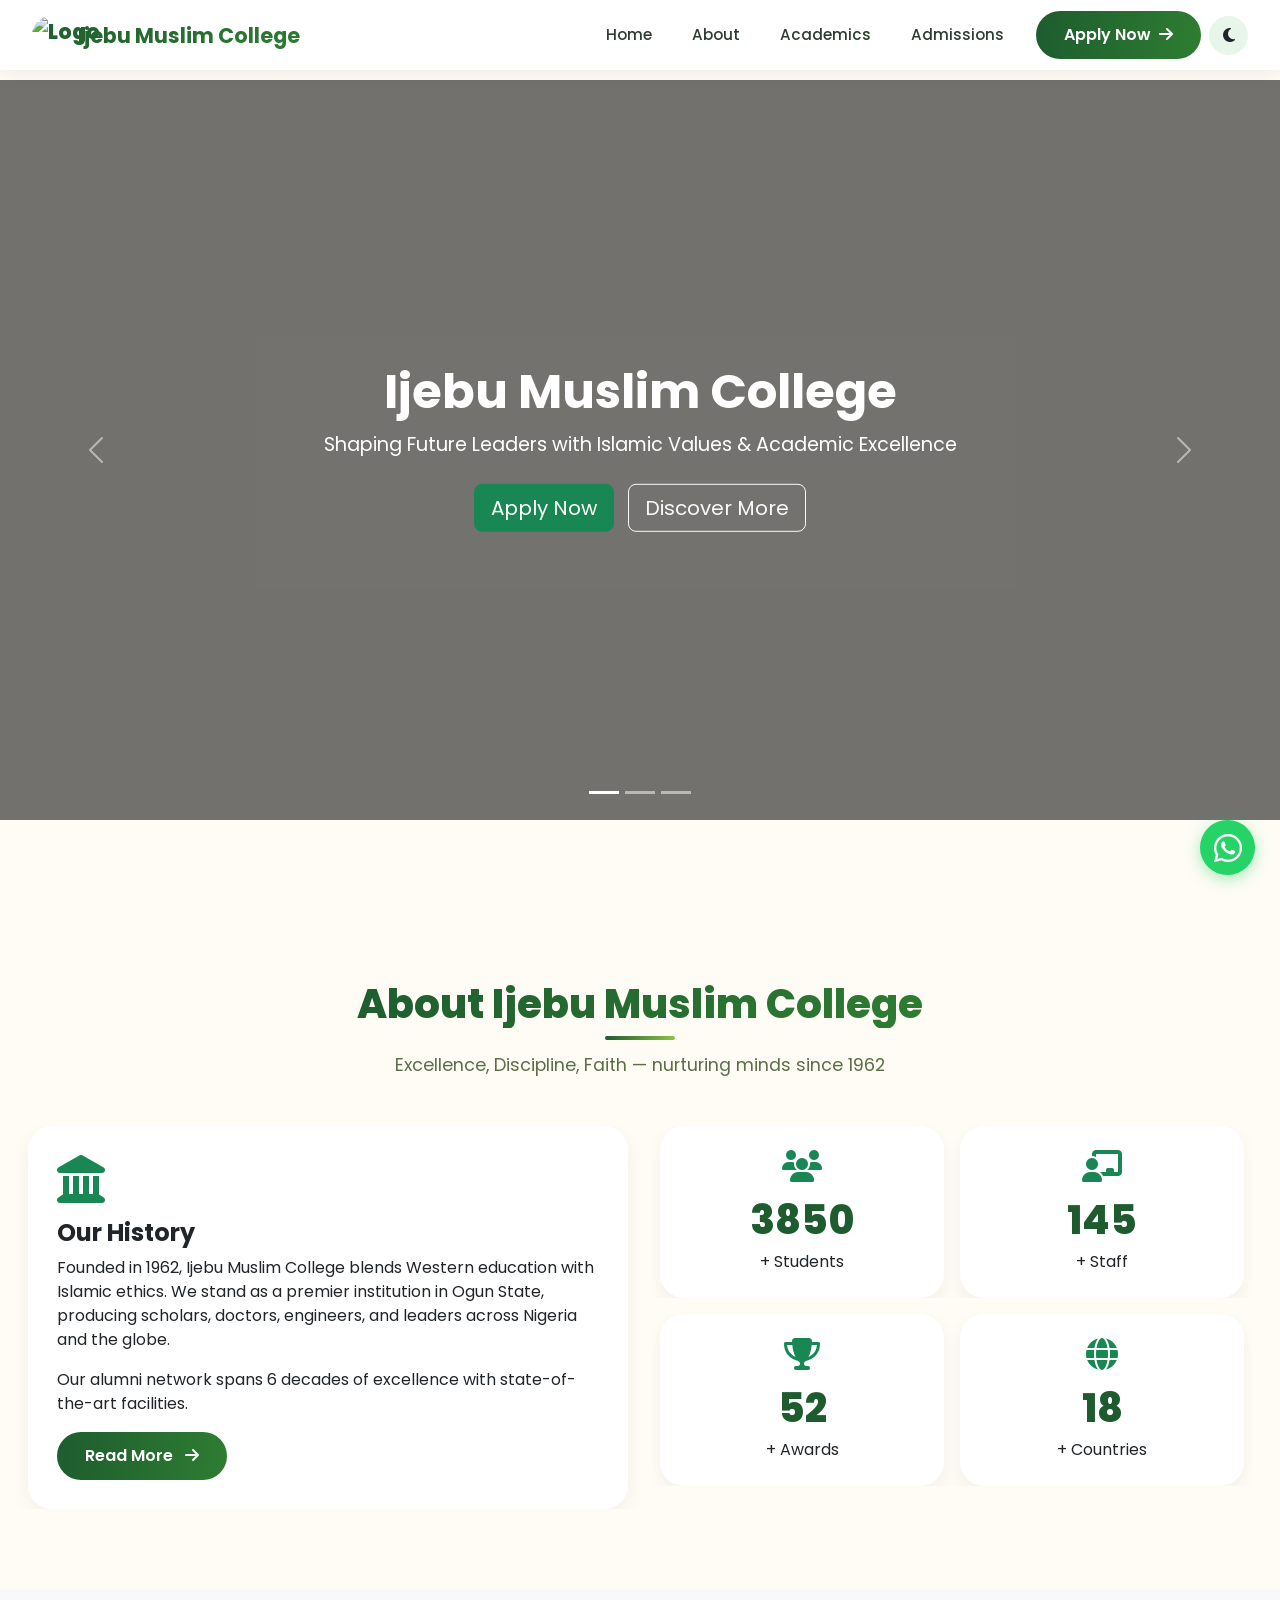
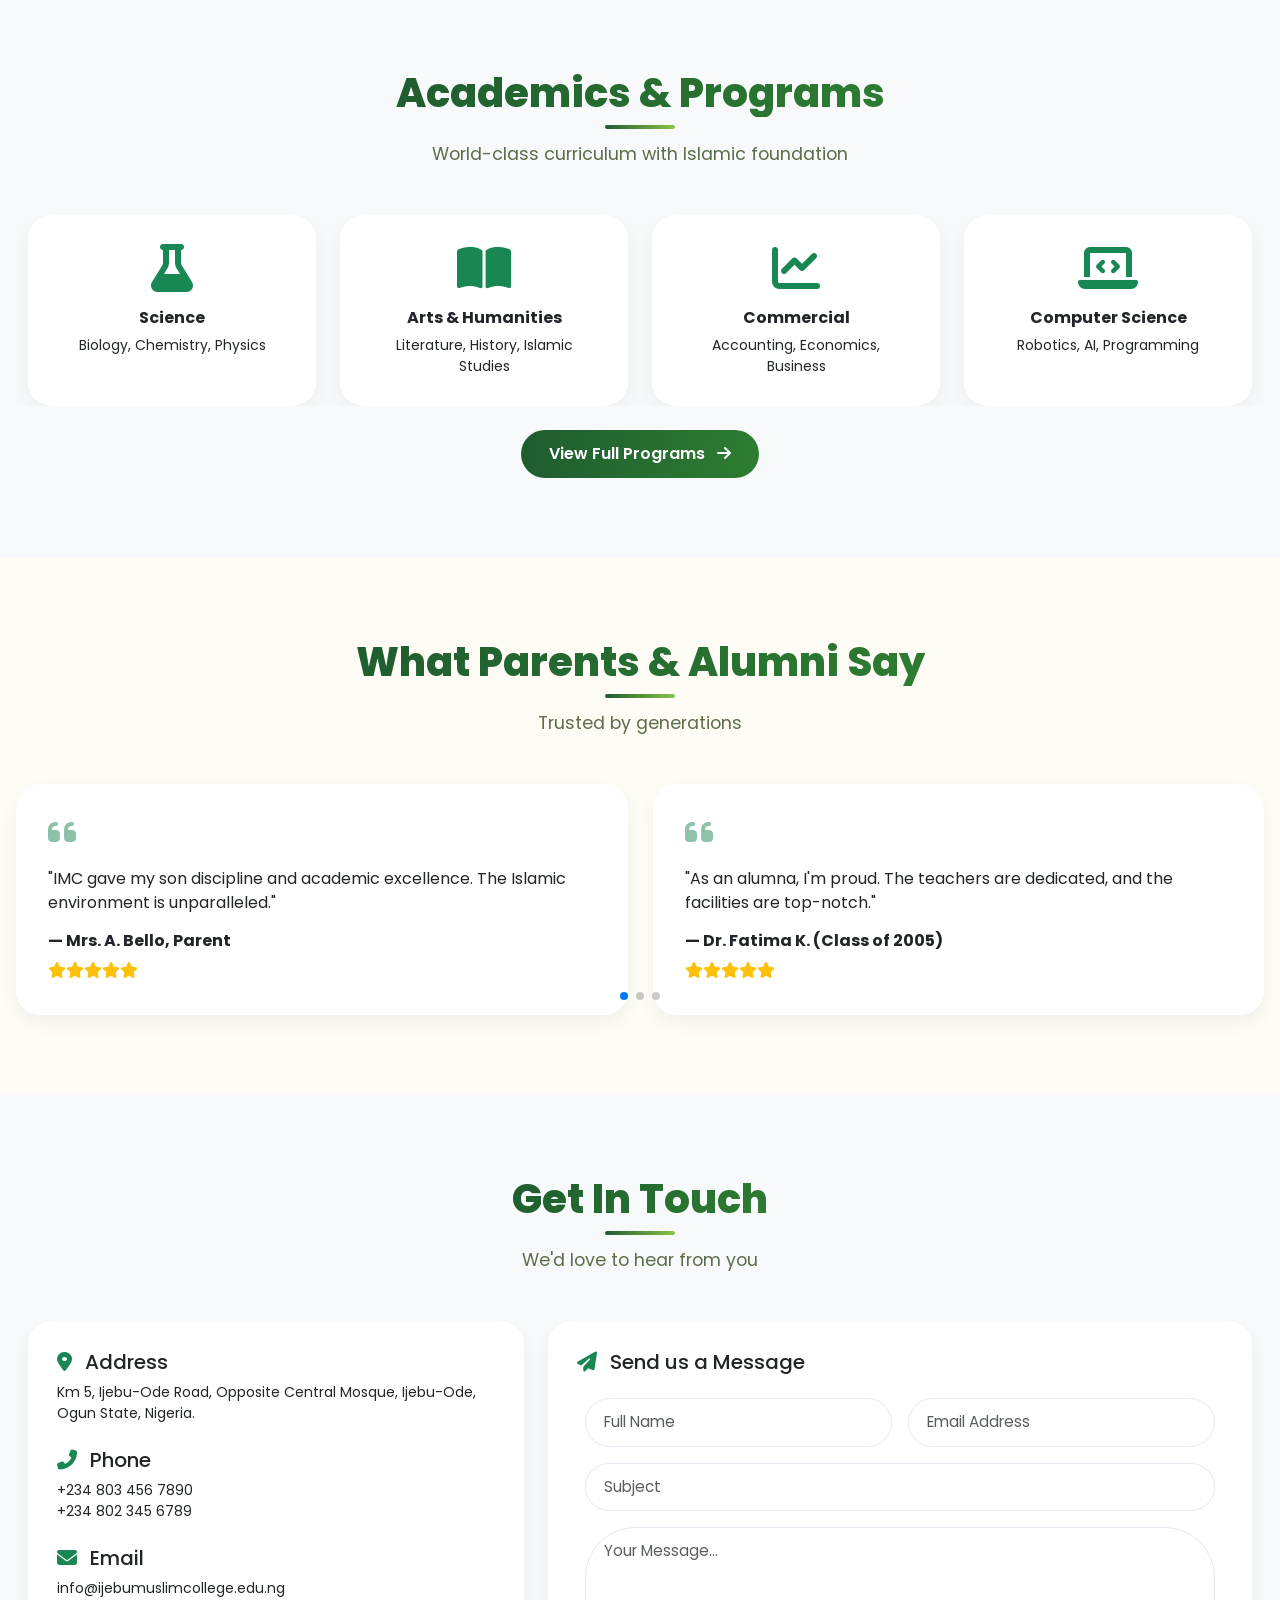
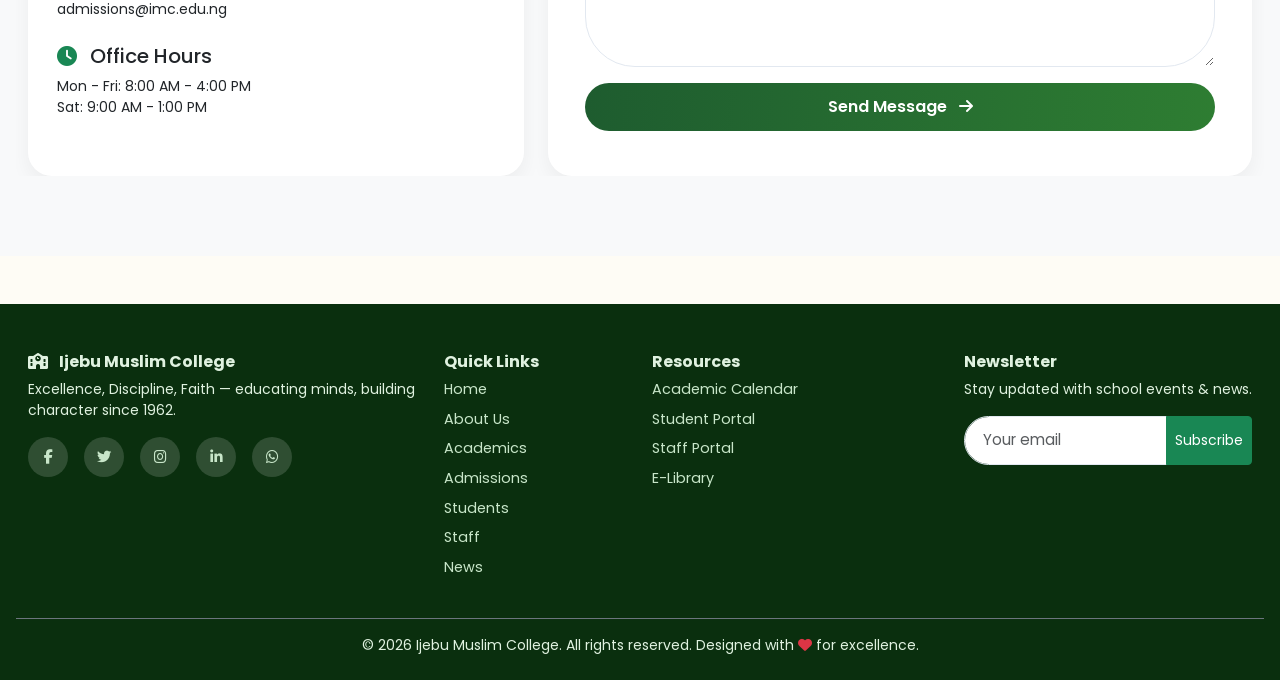
==== index.html @ 502fda4b "updated" ====
<!doctype html>
<html lang="en">

<head>
    <meta charset="UTF-8" />
    <meta name="viewport" content="width=device-width, initial-scale=1.0, viewport-fit=cover, user-scalable=yes" />
    <meta name="google-site-verification" content="xxxx" />
    <title>
        Ijebu Muslim College | Excellence in Islamic & Modern Education
    </title>
    <!-- Favicon -->
    <link rel="icon" href="https://pbs.twimg.com/profile_images/1630922964060315649/_AO-2LSG_400x400.jpg">

    <!-- Bootstrap CSS + Icons -->
    <link href="https://cdn.jsdelivr.net/npm/bootstrap@5.3.8/dist/css/bootstrap.min.css" rel="stylesheet" />
    <link href="https://cdn.jsdelivr.net/npm/bootstrap-icons@1.11.3/font/bootstrap-icons.css" rel="stylesheet" />
    <!-- Font Awesome 6 -->
    <link rel="stylesheet" href="https://cdnjs.cloudflare.com/ajax/libs/font-awesome/6.5.1/css/all.min.css" />
    <!-- AOS Animation -->
    <link href="https://unpkg.com/aos@2.3.1/dist/aos.css" rel="stylesheet" />
    <!-- Swiper JS -->
    <link rel="stylesheet" href="https://cdn.jsdelivr.net/npm/swiper@11/swiper-bundle.min.css" />
    <!-- Google Fonts -->
    <link
        href="https://fonts.googleapis.com/css2?family=Montserrat:wght@400;500;600;700;800&family=Poppins:wght@300;400;500;600;700;800&display=swap"
        rel="stylesheet" />
    <!-- Main CSS -->
    <link rel="stylesheet" href="css/style.css" />
</head>

<body>
    <!-- WhatsApp Float Button -->
    <a href="https://wa.me/2347053357203" target="_blank" class="whatsapp-float" rel="noopener noreferrer">
        <i class="fab fa-whatsapp fa-2x"></i>
    </a>

    <!-- Off-Canvas Overlay -->
    <div class="offcanvas-overlay" id="offcanvasOverlay"></div>

    <!-- Off-Canvas Menu - Left Side -->
    <div class="offcanvas-menu" id="offcanvasMenu">
        <button class="close-btn" id="closeOffcanvas">
            <i class="fas fa-times"></i>
        </button>
        <div class="mt-5 pt-3">
            <div class="mb-4 pb-2">
                <img src="https://pbs.twimg.com/profile_images/1630922964060315649/_AO-2LSG_400x400.jpg" alt="Logo"
                    width="60" class="rounded-circle mb-3" />
                <h5 class="text-white">Ijebu Muslim College</h5>
                <p class="text-white-50 small">Excellence, Discipline, Faith</p>
            </div>
            <a class="nav-link-mobile" href="index.html"><i class="fas fa-home me-3"></i> Home</a>
            <a class="nav-link-mobile" href="about.html"><i class="fas fa-info-circle me-3"></i> About</a>
            <a class="nav-link-mobile" href="academics.html"><i class="fas fa-graduation-cap me-3"></i> Academics</a>
            <a class="nav-link-mobile" href="admissions.html"><i class="fas fa-file-alt me-3"></i> Admissions</a>
            <a href="admissions.html" class="btn btn-mobile" id="mobileApplyBtn"><i class="fas fa-arrow-right me-2"></i>
                Apply Now</a>
        </div>
    </div>

    <!-- Navigation -->
    <nav class="navbar navbar-expand-lg fixed-top">
        <div class="container">
            <a class="navbar-brand d-flex align-items-center gap-2" href="index.html">
                <img src="https://pbs.twimg.com/profile_images/1630922964060315649/_AO-2LSG_400x400.jpg" alt="Logo"
                    class="rounded-circle" />
                <span class="fw-bold">Ijebu Muslim College</span>
            </a>

            <!-- Mobile Menu Toggle Button -->
            <button class="navbar-toggler mobile-menu-toggle" type="button" id="menuToggleBtn">
                <i class="fas fa-bars fa-lg"></i>
            </button>

            <!-- Desktop Navigation -->
            <div class="desktop-nav ms-auto d-flex align-items-center gap-2">
                <a class="nav-link-desktop" href="index.html">Home</a>
                <a class="nav-link-desktop" href="about.html">About</a>
                <a class="nav-link-desktop" href="academics.html">Academics</a>
                <a class="nav-link-desktop" href="admissions.html">Admissions</a>
                <a href="admissions.html" class="btn btn-glow ms-2">Apply Now <i
                        class="fas fa-arrow-right ms-1"></i></a>
            </div>
            <div class="theme-toggle-nav ms-2" id="darkModeToggleNav"><i class="fas fa-moon"></i></div>
        </div>
    </nav>

    <section id="home" class="hero-carousel">
        <div id="heroCarousel" class="carousel slide carousel-fade" data-bs-ride="carousel" data-bs-interval="5000">

            <!-- Indicators -->
            <div class="carousel-indicators">
                <button type="button" data-bs-target="#heroCarousel" data-bs-slide-to="0" class="active"></button>
                <button type="button" data-bs-target="#heroCarousel" data-bs-slide-to="1"></button>
                <button type="button" data-bs-target="#heroCarousel" data-bs-slide-to="2"></button>
            </div>

            <!-- Slides -->
            <div class="carousel-inner">

                <!-- Slide 1 -->
                <div class="carousel-item active hero-slide"
                    style="background-image: url('https://img.nanobananas.ai/cdn-cgi/image/format=webp,quality=85,progressive=true/outputs/2026/03/27/992wl1ez.jpg');">
                    <div class="overlay"></div>
                    <div class="hero-content">
                        <h1>Ijebu Muslim College</h1>
                        <p>Shaping Future Leaders with Islamic Values & Academic Excellence</p>
                        <div class="hero-buttons">
                            <a href="admissions.html" class="btn btn-success btn-lg">Apply Now</a>
                            <a href="about.html" class="btn btn-outline-light btn-lg">Discover More</a>
                        </div>
                    </div>
                </div>

                <!-- Slide 2 -->
                <div class="carousel-item hero-slide"
                    style="background-image: url('https://images.pexels.com/photos/256490/pexels-photo-256490.jpeg?auto=compress&cs=tinysrgb&w=1600');">
                    <div class="overlay"></div>
                    <div class="hero-content">
                        <h1>Modern Learning Environment</h1>
                        <p>State-of-the-art classrooms, labs, and digital resources</p>
                        <div class="hero-buttons">
                            <a href="academics.html" class="btn btn-success btn-lg">Explore Academics</a>
                            <a href="#contact" class="btn btn-outline-light btn-lg">Visit Us</a>
                        </div>
                    </div>
                </div>

                <!-- Slide 3 -->
                <div class="carousel-item hero-slide"
                    style="background-image: url('https://images.pexels.com/photos/267885/pexels-photo-267885.jpeg?auto=compress&cs=tinysrgb&w=1600');">
                    <div class="overlay"></div>
                    <div class="hero-content">
                        <h1>Holistic Development</h1>
                        <p>Sports, Islamic Studies, and Leadership Programs</p>
                        <div class="hero-buttons">
                            <a href="admissions.html" class="btn btn-success btn-lg mb-2">Join Us Today</a>
                            <a href="about.html" class="btn btn-outline-light btn-lg mb-2">Learn More</a>
                        </div>
                    </div>
                </div>

            </div>

            <!-- Controls -->
            <button class="carousel-control-prev" type="button" data-bs-target="#heroCarousel" data-bs-slide="prev">
                <span class="carousel-control-prev-icon"></span>
            </button>

            <button class="carousel-control-next" type="button" data-bs-target="#heroCarousel" data-bs-slide="next">
                <span class="carousel-control-next-icon"></span>
            </button>

        </div>
    </section>

    <!-- About Section (Condensed on Homepage) -->
    <section id="about">
        <div class="container">
            <div class="text-center mb-5" data-aos="zoom-in">
                <h2 class="section-title position-relative d-inline-block">
                    About Ijebu Muslim College
                </h2>
                <p class="section-subtitle">
                    Excellence, Discipline, Faith — nurturing minds since 1962
                </p>
            </div>
            <div class="row g-4">
                <div class="col-lg-6" data-aos="fade-right">
                    <div class="card-hover-3d">
                        <i class="fas fa-landmark fa-3x text-success mb-3"></i>
                        <h3 class="fw-bold fs-4">Our History</h3>
                        <p>
                            Founded in 1962, Ijebu Muslim College blends Western education
                            with Islamic ethics. We stand as a premier institution in Ogun
                            State, producing scholars, doctors, engineers, and leaders
                            across Nigeria and the globe.
                        </p>
                        <p class="mb-0">
                            Our alumni network spans 6 decades of excellence with
                            state-of-the-art facilities.
                        </p>
                        <a href="about.html" class="btn btn-glow mt-3">Read More <i
                                class="fas fa-arrow-right ms-2"></i></a>
                    </div>
                </div>
                <div class="col-lg-6" data-aos="fade-left">
                    <div class="row g-3">
                        <div class="col-6">
                            <div class="stat-card">
                                <i class="fas fa-users fa-2x text-success mb-2"></i>
                                <div class="stat-number counter" data-target="3850">0</div>
                                <p class="mb-0">+ Students</p>
                            </div>
                        </div>
                        <div class="col-6">
                            <div class="stat-card">
                                <i class="fas fa-chalkboard-user fa-2x text-success mb-2"></i>
                                <div class="stat-number counter" data-target="145">0</div>
                                <p class="mb-0">+ Staff</p>
                            </div>
                        </div>
                        <div class="col-6">
                            <div class="stat-card">
                                <i class="fas fa-trophy fa-2x text-success mb-2"></i>
                                <div class="stat-number counter" data-target="52">0</div>
                                <p class="mb-0">+ Awards</p>
                            </div>
                        </div>
                        <div class="col-6">
                            <div class="stat-card">
                                <i class="fas fa-globe fa-2x text-success mb-2"></i>
                                <div class="stat-number counter" data-target="18">0</div>
                                <p class="mb-0">+ Countries</p>
                            </div>
                        </div>
                    </div>
                </div>
            </div>
        </div>
    </section>

    <!-- Academics Section (Condensed) -->
    <section id="academics" class="bg-light">
        <div class="container">
            <div class="text-center mb-5" data-aos="zoom-in">
                <h2 class="section-title position-relative d-inline-block">
                    Academics & Programs
                </h2>
                <p class="section-subtitle">
                    World-class curriculum with Islamic foundation
                </p>
            </div>
            <div class="row g-4">
                <div class="col-6 col-md-3" data-aos="flip-left">
                    <div class="card-hover-3d text-center">
                        <i class="fas fa-flask fa-3x text-success mb-3"></i>
                        <h5 class="fw-bold fs-6">Science</h5>
                        <p class="small mb-0">Biology, Chemistry, Physics</p>
                    </div>
                </div>
                <div class="col-6 col-md-3" data-aos="flip-left" data-aos-delay="100">
                    <div class="card-hover-3d text-center">
                        <i class="fas fa-book-open fa-3x text-success mb-3"></i>
                        <h5 class="fw-bold fs-6">Arts & Humanities</h5>
                        <p class="small mb-0">Literature, History, Islamic Studies</p>
                    </div>
                </div>
                <div class="col-6 col-md-3" data-aos="flip-left" data-aos-delay="200">
                    <div class="card-hover-3d text-center">
                        <i class="fas fa-chart-line fa-3x text-success mb-3"></i>
                        <h5 class="fw-bold fs-6">Commercial</h5>
                        <p class="small mb-0">Accounting, Economics, Business</p>
                    </div>
                </div>
                <div class="col-6 col-md-3" data-aos="flip-left" data-aos-delay="300">
                    <div class="card-hover-3d text-center">
                        <i class="fas fa-laptop-code fa-3x text-success mb-3"></i>
                        <h5 class="fw-bold fs-6">Computer Science</h5>
                        <p class="small mb-0">Robotics, AI, Programming</p>
                    </div>
                </div>
            </div>
            <div class="text-center mt-4">
                <a href="academics.html" class="btn btn-glow">View Full Programs <i
                        class="fas fa-arrow-right ms-2"></i></a>
            </div>
        </div>
    </section>



    <!-- Testimonials Section -->
    <section id="testimonials">
        <div class="container">
            <div class="text-center mb-5" data-aos="zoom-in">
                <h2 class="section-title position-relative d-inline-block">
                    What Parents & Alumni Say
                </h2>
                <p class="section-subtitle">Trusted by generations</p>
            </div>
            <div class="swiper testimonial-swiper" data-aos="fade-up">
                <div class="swiper-wrapper">
                    <div class="swiper-slide">
                        <i class="fas fa-quote-left fa-2x text-success opacity-50"></i>
                        <p class="mt-3">
                            "IMC gave my son discipline and academic excellence. The Islamic
                            environment is unparalleled."
                        </p>
                        <h6 class="mt-3 fw-bold">— Mrs. A. Bello, Parent</h6>
                        <div class="mt-2">
                            <i class="fas fa-star text-warning"></i><i class="fas fa-star text-warning"></i><i
                                class="fas fa-star text-warning"></i><i class="fas fa-star text-warning"></i><i
                                class="fas fa-star text-warning"></i>
                        </div>
                    </div>
                    <div class="swiper-slide">
                        <i class="fas fa-quote-left fa-2x text-success opacity-50"></i>
                        <p class="mt-3">
                            "As an alumna, I'm proud. The teachers are dedicated, and the
                            facilities are top-notch."
                        </p>
                        <h6 class="mt-3 fw-bold">— Dr. Fatima K. (Class of 2005)</h6>
                        <div class="mt-2">
                            <i class="fas fa-star text-warning"></i><i class="fas fa-star text-warning"></i><i
                                class="fas fa-star text-warning"></i><i class="fas fa-star text-warning"></i><i
                                class="fas fa-star text-warning"></i>
                        </div>
                    </div>
                    <div class="swiper-slide">
                        <i class="fas fa-quote-left fa-2x text-success opacity-50"></i>
                        <p class="mt-3">
                            "Best decision we made for our child's future. Great balance of
                            deen and dunya."
                        </p>
                        <h6 class="mt-3 fw-bold">— Alhaji S. Ogunleye</h6>
                        <div class="mt-2">
                            <i class="fas fa-star text-warning"></i><i class="fas fa-star text-warning"></i><i
                                class="fas fa-star text-warning"></i><i class="fas fa-star text-warning"></i><i
                                class="fas fa-star text-warning"></i>
                        </div>
                    </div>
                </div>
                <div class="swiper-pagination mt-4"></div>
            </div>
        </div>
    </section>

    <!-- Contact Section -->
    <section id="contact" class="bg-light">
        <div class="container">
            <div class="text-center mb-5" data-aos="zoom-in">
                <h2 class="section-title position-relative d-inline-block">
                    Get In Touch
                </h2>
                <p class="section-subtitle">We'd love to hear from you</p>
            </div>
            <div class="row g-4">
                <div class="col-lg-5" data-aos="fade-right">
                    <div class="contact-card">
                        <h4 class="fs-5">
                            <i class="fas fa-map-marker-alt text-success me-2"></i> Address
                        </h4>
                        <p class="small">
                            Km 5, Ijebu-Ode Road, Opposite Central Mosque, Ijebu-Ode, Ogun
                            State, Nigeria.
                        </p>
                        <h4 class="fs-5 mt-4">
                            <i class="fas fa-phone-alt text-success me-2"></i> Phone
                        </h4>
                        <p class="small">+234 803 456 7890<br />+234 802 345 6789</p>
                        <h4 class="fs-5 mt-4">
                            <i class="fas fa-envelope text-success me-2"></i> Email
                        </h4>
                        <p class="small">
                            info@ijebumuslimcollege.edu.ng<br />admissions@imc.edu.ng
                        </p>
                        <h4 class="fs-5 mt-4">
                            <i class="fas fa-clock text-success me-2"></i> Office Hours
                        </h4>
                        <p class="small">
                            Mon - Fri: 8:00 AM - 4:00 PM<br />Sat: 9:00 AM - 1:00 PM
                        </p>
                    </div>
                </div>
                <div class="col-lg-7" data-aos="fade-left">
                    <div class="contact-card">
                        <h4 class="fs-5">
                            <i class="fas fa-paper-plane text-success me-2"></i> Send us a
                            Message
                        </h4>
                        <form id="globalContactForm" class="mt-4">
                            <div class="row g-3">
                                <div class="col-md-6">
                                    <input type="text" class="form-control" id="fullname" placeholder="Full Name"
                                        required />
                                </div>
                                <div class="col-md-6">
                                    <input type="email" class="form-control" id="emailAddr" placeholder="Email Address"
                                        required />
                                </div>
                                <div class="col-12">
                                    <input type="text" class="form-control" id="msgSubject" placeholder="Subject" />
                                </div>
                                <div class="col-12">
                                    <textarea class="form-control" rows="5" id="msgContent"
                                        placeholder="Your Message..." required></textarea>
                                </div>
                                <div class="col-12">
                                    <button type="submit" class="btn btn-glow w-100">
                                        Send Message <i class="fas fa-arrow-right ms-2"></i>
                                    </button>
                                </div>
                            </div>
                            <div id="contactFeedback" class="mt-3"></div>
                        </form>
                    </div>
                </div>
            </div>
        </div>
    </section>

    <!-- Footer -->
    <footer class="footer-modern">
        <div class="container">
            <div class="row g-4">
                <div class="col-md-4">
                    <h5 class="fs-6 fw-bold">
                        <i class="fas fa-school me-2"></i> Ijebu Muslim College
                    </h5>
                    <p class="small">
                        Excellence, Discipline, Faith — educating minds, building
                        character since 1962.
                    </p>
                    <div class="mt-3">
                        <a href="https://www.facebook.com/376363325733898" class="social-icon-footer"><i
                                class="fab fa-facebook-f"></i></a>
                        <a href="https://x.com/IjebuCollege?utm_source=chatgpt.com" class="social-icon-footer"><i
                                class="fab fa-twitter"></i></a>
                        <a href="https://www.instagram.com/explore/locations/289569325/ijebu-ode-muslim-college/"
                            class="social-icon-footer"><i class="fab fa-instagram"></i></a>
                        <a href="https://www.linkedin.com/in/akanbi-ibrahim-4ab3043a6" class="social-icon-footer"><i
                                class="fab fa-linkedin-in"></i></a>
                        <a href="https://wa.me/2347053357203" target="_blank" class="social-icon-footer"><i
                                class="fab fa-whatsapp"></i></a>
                    </div>
                </div>
                <div class="col-md-2">
                    <h5 class="fs-6 fw-bold">Quick Links</h5>
                    <ul class="list-unstyled small">
                        <li class="mb-2"><a href="index.html">Home</a></li>
                        <li class="mb-2"><a href="about.html">About Us</a></li>
                        <li class="mb-2"><a href="academics.html">Academics</a></li>
                        <li class="mb-2"><a href="admissions.html">Admissions</a></li>
                        <li class="mb-2"><a href="students.html">Students</a></li>
                        <li class="mb-2"><a href="staff.html">Staff</a></li>
                        <li class="mb-2"><a href="news.html">News</a></li>
                    </ul>
                </div>
                <div class="col-md-3">
                    <h5 class="fs-6 fw-bold">Resources</h5>
                    <ul class="list-unstyled small">
                        <li class="mb-2"><a href="#">Academic Calendar</a></li>
                        <li class="mb-2"><a href="#">Student Portal</a></li>
                        <li class="mb-2"><a href="#">Staff Portal</a></li>
                        <li class="mb-2"><a href="#">E-Library</a></li>
                    </ul>
                </div>
                <div class="col-md-3">
                    <h5 class="fs-6 fw-bold">Newsletter</h5>
                    <p class="small">Stay updated with school events & news.</p>
                    <div class="input-group">
                        <input type="email" class="form-control form-control-sm" placeholder="Your email"
                            id="newsEmail" />
                        <button class="btn btn-success btn-sm" id="subNewsBtn" type="button">
                            Subscribe
                        </button>
                    </div>
                </div>
            </div>
            <div class="text-center mt-4 pt-3 border-top border-secondary">
                <p class="small mb-0">
                    &copy; 2026 Ijebu Muslim College. All rights reserved. Designed with
                    <i class="fas fa-heart text-danger"></i> for excellence.
                </p>
            </div>
        </div>
    </footer>

    <!-- Scripts -->
    <script src="https://cdn.jsdelivr.net/npm/bootstrap@5.3.8/dist/js/bootstrap.bundle.min.js"></script>
    <script src="https://unpkg.com/aos@2.3.1/dist/aos.js"></script>
    <script src="https://cdn.jsdelivr.net/npm/swiper@11/swiper-bundle.min.js"></script>
    <script src="./script.js"></script>
</body>

</html>
---- css/style.css ----
* {
  margin: 0;
  padding: 0;
  box-sizing: border-box;
}

html {
  scroll-behavior: smooth;
}

body {
  font-family: "Poppins", sans-serif;
  background: #fefcf5;
  overflow-x: hidden;
  overflow-y: visible;
  width: 100%;
  position: relative;
  transition:
    background 0.3s ease,
    color 0.3s ease;
}

.container,
.container-fluid,
.row,
[class*="col-"] {
  overflow-x: hidden;
}

[data-aos] {
  pointer-events: auto;
  transform: translateZ(0);
  backface-visibility: hidden;
}

section {
  padding: 5rem 0;
}

@media (max-width: 768px) {
  section {
    padding: 3rem 0;
  }
}

.navbar {
  background: rgba(255, 255, 255, 0.98) !important;
  backdrop-filter: blur(10px);
  box-shadow: 0 2px 20px rgba(0, 0, 0, 0.08);
  padding: 0.7rem 1rem;
  transition: all 0.3s;
}

.navbar-brand {
  font-weight: 800;
  font-size: clamp(0.9rem, 4vw, 1.3rem);
  background: linear-gradient(135deg, #1e5c2f, #2e7d32);
  -webkit-background-clip: text;
  background-clip: text;
  color: transparent;
}

.navbar-brand img {
  width: 38px;
  height: 38px;
  object-fit: cover;
}

.offcanvas-menu {
  position: fixed;
  top: 0;
  left: -100%;
  width: 85%;
  max-width: 340px;
  height: 100vh;
  background: linear-gradient(135deg, #0a2f0e, #1e5c2f);
  z-index: 1050;
  transition: left 0.4s cubic-bezier(0.2, 0.9, 0.4, 1.1);
  padding: 2rem 1.8rem;
  box-shadow: 5px 0 30px rgba(0, 0, 0, 0.3);
  overflow-y: auto;
}

.offcanvas-menu.open {
  left: 0;
}

.offcanvas-overlay {
  position: fixed;
  top: 0;
  left: 0;
  width: 100%;
  height: 100%;
  background: rgba(0, 0, 0, 0.5);
  z-index: 1040;
  opacity: 0;
  visibility: hidden;
  transition: all 0.3s;
}

.offcanvas-overlay.active {
  opacity: 1;
  visibility: visible;
}

.offcanvas-menu .close-btn {
  position: absolute;
  top: 20px;
  right: 20px;
  background: rgba(255, 255, 255, 0.2);
  border: none;
  color: white;
  width: 40px;
  height: 40px;
  border-radius: 50%;
  font-size: 1.2rem;
  transition: 0.3s;
  display: flex;
  align-items: center;
  justify-content: center;
}

.offcanvas-menu .close-btn:hover {
  background: white;
  color: #1e5c2f;
  transform: rotate(90deg);
}

.offcanvas-menu .nav-link-mobile {
  display: block;
  padding: 1rem 0;
  color: white !important;
  font-size: 1.1rem;
  font-weight: 500;
  border-bottom: 1px solid rgba(255, 255, 255, 0.2);
  transition: 0.3s;
  text-decoration: none;
}

.offcanvas-menu .nav-link-mobile:hover {
  transform: translateX(10px);
  color: #ffd966 !important;
}

.offcanvas-menu .btn-mobile {
  margin-top: 2rem;
  width: 100%;
  background: white;
  color: #1e5c2f;
  font-weight: 700;
  border-radius: 50px;
  padding: 14px;
  transition: 0.3s;
  display: inline-block;
  text-align: center;
  text-decoration: none;
}

.offcanvas-menu .btn-mobile:hover {
  transform: translateY(-3px);
  box-shadow: 0 8px 20px rgba(0, 0, 0, 0.2);
}

.nav-link-desktop {
  font-weight: 500;
  padding: 0.5rem 1rem;
  color: #2c3e2f !important;
  transition: all 0.3s;
  font-size: 0.95rem;
  position: relative;
  text-decoration: none;
}

.nav-link-desktop:hover {
  color: #1e5c2f !important;
  transform: translateY(-2px);
}

.theme-toggle-nav {
  background: #e8f5e9;
  border: none;
  border-radius: 50%;
  width: 39px;
  height: 39px;
  display: flex;
  align-items: center;
  justify-content: center;
  cursor: pointer;
  transition: 0.3s;
}

.theme-toggle-nav:hover {
  transform: rotate(15deg);
  background: #1e5c2f;
  color: white;
}

.whatsapp-float {
  position: fixed;
  bottom: 25px;
  right: 25px;
  z-index: 999;
  background: #25d366;
  color: white;
  width: 55px;
  height: 55px;
  border-radius: 50%;
  display: flex;
  align-items: center;
  justify-content: center;
  box-shadow: 0 4px 15px rgba(37, 211, 102, 0.4);
  transition: all 0.3s;
  animation: pulse 2s infinite;
  text-decoration: none !important;
  border: none;
}

.whatsapp-float:hover {
  transform: scale(1.1);
  box-shadow: 0 8px 25px rgba(37, 211, 102, 0.6);
  color: white;
  text-decoration: none;
}

.whatsapp-float i {
  text-decoration: none;
  pointer-events: none;
}

@keyframes pulse {
  0%,
  100% {
    transform: scale(1);
  }

  50% {
    transform: scale(1.05);
  }
}

.hero-carousel {
  height: 100vh;
}

.hero-slide {
  height: 100vh;
  background-size: cover;
  background-position: center;
  position: relative;
}

/* Dark overlay for readability */
.overlay {
  position: absolute;
  inset: 0;
  background: rgba(0, 0, 0, 0.55);
}

/* Centered content */
.hero-content {
  position: absolute;
  top: 50%;
  left: 50%;
  transform: translate(-50%, -50%);
  text-align: center;
  color: #fff;
  z-index: 2;
  width: 90%;
  max-width: 800px;
}

/* Typography */
.hero-content h1 {
  font-size: 3rem;
  font-weight: 700;
}

.hero-content p {
  font-size: 1.2rem;
  margin-top: 10px;
}

/* Buttons */
.hero-buttons {
  margin-top: 20px;
}

.hero-buttons .btn {
  margin: 5px;
}

/* Mobile optimization */
@media (max-width: 768px) {
  .hero-content h1 {
    font-size: 2rem;
  }

  .hero-content p {
    font-size: 1rem;
  }
}

@media (max-width: 768px) {
  .hero-content {
    width: 95%;
    padding: 0 10px;
  }

  .hero-content h1 {
    font-size: 1.8rem;
    line-height: 1.3;
    margin-bottom: 10px;
  }

  .hero-content p {
    font-size: 0.95rem;
    margin-bottom: 15px;
  }

  .hero-buttons {
    display: flex;
    flex-direction: column;
    gap: 10px; /* THIS creates space between buttons */
    align-items: center;
  }

  .hero-buttons .btn {
    width: 100%; /* full width buttons look cleaner on mobile */
    max-width: 280px;
  }
}

.section-title {
  font-weight: 800;
  background: linear-gradient(135deg, #1e5c2f, #2e7d32);
  -webkit-background-clip: text;
  background-clip: text;
  color: transparent;
  display: inline-block;
  font-size: clamp(1.6rem, 6vw, 2.5rem);
  margin-bottom: 1.5rem;
  position: relative;
}

.section-title:after {
  content: "";
  position: absolute;
  bottom: -12px;
  left: 50%;
  transform: translateX(-50%);
  width: 70px;
  height: 4px;
  background: linear-gradient(90deg, #1e5c2f, #8bc34a);
  border-radius: 4px;
}

.section-subtitle {
  color: #5a6e4a;
  font-size: 1.1rem;
  margin-bottom: 2rem;
}

.card-hover-3d {
  transition: all 0.4s cubic-bezier(0.2, 0.9, 0.4, 1.1);
  border: none;
  border-radius: 24px;
  background: white;
  box-shadow: 0 8px 25px rgba(0, 0, 0, 0.05);
  height: 100%;
  padding: 1.8rem;
}

.card-hover-3d:hover {
  transform: translateY(-10px) scale(1.02);
  box-shadow: 0 25px 40px rgba(30, 92, 47, 0.15);
}

.stat-card {
  background: white;
  border-radius: 24px;
  padding: 1.5rem;
  text-align: center;
  transition: all 0.4s;
  box-shadow: 0 8px 20px rgba(0, 0, 0, 0.05);
  height: 100%;
}

.stat-card:hover {
  transform: translateY(-8px);
}

.stat-number {
  font-size: clamp(1.8rem, 6vw, 2.5rem);
  font-weight: 800;
  color: #1e5c2f;
}

.contact-card {
  border-radius: 24px;
  background: white;
  padding: 1.8rem;
  box-shadow: 0 8px 20px rgba(0, 0, 0, 0.05);
  transition: 0.3s;
  height: 100%;
}

.contact-card:hover {
  transform: translateY(-6px);
  box-shadow: 0 20px 35px rgba(30, 92, 47, 0.12);
}

.gallery-img {
  border-radius: 20px;
  overflow: hidden;
  cursor: pointer;
  height: 240px;
  position: relative;
}

.gallery-img img {
  width: 100%;
  height: 100%;
  object-fit: cover;
  transition: 0.6s;
}

.gallery-img:hover img {
  transform: scale(1.1);
}

@media (max-width: 768px) {
  .gallery-img {
    height: 180px;
  }
}

.testimonial-swiper .swiper-slide {
  background: white;
  border-radius: 24px;
  padding: 2rem;
  box-shadow: 0 8px 20px rgba(0, 0, 0, 0.05);
  height: auto;
  transition: 0.3s;
}

.testimonial-swiper .swiper-slide:hover {
  transform: translateY(-5px);
}

.form-control {
  border-radius: 50px;
  padding: 12px 18px;
  border: 1.5px solid #e2e8f0;
  font-size: 0.95rem;
  transition: all 0.3s;
}

.form-control:focus {
  border-color: #1e5c2f;
  box-shadow: 0 0 0 3px rgba(30, 92, 47, 0.1);
  transform: scale(1.01);
}

.btn-glow {
  background: linear-gradient(95deg, #1e5c2f, #2e7d32);
  border: none;
  border-radius: 50px;
  padding: 12px 28px;
  font-weight: 600;
  transition: all 0.3s;
  color: white;
  display: inline-block;
  text-align: center;
  text-decoration: none;
  white-space: nowrap;
}

.btn-glow:hover {
  transform: translateY(-3px);
  box-shadow: 0 12px 28px rgba(30, 92, 47, 0.4);
  color: white;
}

.footer-modern {
  background: #0a2f0e;
  color: #e0f2e0;
  padding: 3rem 0 1.5rem;
  margin-top: 3rem;
}

.footer-modern a {
  color: #c8e6c9;
  text-decoration: none;
  font-size: 0.9rem;
  transition: 0.3s;
}

.footer-modern a:hover {
  color: white;
  transform: translateX(3px);
  display: inline-block;
}

.social-icon-footer {
  display: inline-flex;
  align-items: center;
  justify-content: center;
  width: 40px;
  height: 40px;
  background: rgba(255, 255, 255, 0.15);
  border-radius: 50%;
  margin-right: 12px;
  transition: all 0.3s ease;
  color: white;
  text-decoration: none;
  line-height: 1;
}

.social-icon-footer:hover {
  background: #25d366;
  color: white;
  text-decoration: none;
  box-shadow: 0 5px 12px rgba(37, 211, 102, 0.4);
}

body.dark-mode {
  background: #121212;
  color: #e0e0e0;
}

body.dark-mode .card-hover-3d,
body.dark-mode .stat-card,
body.dark-mode .testimonial-swiper .swiper-slide,
body.dark-mode .contact-card {
  background: #1e2a2a;
  color: #ddd;
}

body.dark-mode .navbar {
  background: #1a2a1a !important;
}

body.dark-mode .nav-link-desktop {
  color: #cfebcf !important;
}

body.dark-mode .bg-light {
  background: #1a1f1a !important;
}

.container {
  padding-left: 16px;
  padding-right: 16px;
  max-width: 100%;
  overflow-x: hidden;
}

.row {
  margin-left: 0;
  margin-right: 0;
}

.breadcrumb-custom {
  background: #eef5ea;
  padding: 0.7rem 1.5rem;
  border-radius: 60px;
  display: inline-block;
  font-size: 0.95rem;
  font-weight: 500;
}

body.dark-mode .breadcrumb-custom {
  background: #2e5a3a;
  color: #e0f2e0;
}

@media (max-width: 991px) {
  .desktop-nav {
    display: none !important;
  }
}

@media (min-width: 992px) {
  .mobile-menu-toggle {
    display: none !important;
  }
}

@media (max-width: 576px) {
  .hero-content .d-flex {
    flex-direction: column;
    gap: 12px !important;
  }

  .hero-content .btn {
    width: 100%;
    max-width: 280px;
    margin: 0 auto;
  }

  .card-hover-3d {
    padding: 1.2rem;
  }

  .navbar .btn-glow {
    padding: 8px 16px;
    font-size: 0.85rem;
    white-space: nowrap;
  }
}

@media (max-width: 992px) and (min-width: 768px) {
  .navbar .btn-glow {
    padding: 8px 16px;
    font-size: 0.85rem;
  }
}

.navbar .btn-glow {
  white-space: nowrap;
  margin-left: 0.5rem;
}

img,
video,
iframe {
  max-width: 100%;
  height: auto;
}

.swiper {
  overflow: visible;
}

.testimonial-swiper {
  overflow: visible;
}

.navbar .container {
  display: flex;
  align-items: center;
  justify-content: space-between;
  flex-wrap: wrap;
}

.navbar-toggler {
  margin-left: auto;
}

.offcanvas-menu::-webkit-scrollbar {
  width: 4px;
}

.offcanvas-menu::-webkit-scrollbar-track {
  background: rgba(255, 255, 255, 0.1);
}

.offcanvas-menu::-webkit-scrollbar-thumb {
  background: rgba(255, 255, 255, 0.3);
  border-radius: 4px;
}

body::-webkit-scrollbar {
  width: 10px;
}

body::-webkit-scrollbar-track {
  background: #f1f1f1;
}

body::-webkit-scrollbar-thumb {
  background: #1e5c2f;
  border-radius: 5px;
}

body::-webkit-scrollbar-thumb:hover {
  background: #0a2f0e;
}

body.dark-mode::-webkit-scrollbar-track {
  background: #2a2a2a;
}

body.dark-mode::-webkit-scrollbar-thumb {
  background: #4caf50;
}

/* ========== EMERGENCY FIX: Restore all hidden sections ========== */
/* This overrides any conflicting CSS rules */
section {
  display: block !important;
  padding: 80px 0 !important;
  clear: none !important;
  position: relative !important;
  overflow-x: hidden !important;
}

/* Specifically target the main sections to ensure they are visible */
#about,
#academics,
#admissions,
#gallery,
#testimonials,
#contact {
  display: block !important;
  visibility: visible !important;
  opacity: 1 !important;
  min-height: auto !important;
  height: auto !important;
}

/* Restore padding for mobile screens */
@media (max-width: 768px) {
  section {
    padding: 50px 0 !important;
  }
}

/* Fix for the stat cards (counters showing 0) */
.stat-card {
  display: block !important;
  background: white !important;
}

/* ========== FIX: Remove double scrollbar from hero section ========== */

/* Prevent hero from causing double scroll */
html {
  overflow-y: auto;
  scroll-behavior: smooth;
}

body {
  overflow-x: hidden;
  overflow-y: auto !important;
  position: relative;
}

/* Fix hero carousel to not cause extra scroll */
.hero-carousel {
  position: relative;
  height: 100vh;
  min-height: 600px;
  max-height: 100vh;
  overflow: hidden;
  margin: 0;
  padding: 0;
}

.carousel,
.carousel-inner,
.carousel-item {
  height: 100%;
  min-height: inherit;
}

/* Remove any margin/padding that might cause double scroll */
.hero-carousel .carousel {
  margin-bottom: 0;
  padding-bottom: 0;
}

/* Ensure carousel controls don't cause overflow */
.carousel-control-prev,
.carousel-control-next {
  z-index: 10;
}

/* Fix for mobile screens */
@media (max-width: 768px) {
  .hero-carousel {
    height: 85vh;
    min-height: 500px;
    max-height: 85vh;
  }

  body {
    overflow-y: auto;
  }
}

/* Remove any conflicting overflow rules */
.container,
.container-fluid,
.row {
  overflow-x: visible;
}

/* Ensure sections don't overlap with hero */
section:first-of-type {
  margin-top: 0;
  padding-top: 2rem;
}

/* ========== FIX: Navbar Wrapping on Mobile ========== */

/* Fix navbar container on mobile */
@media (max-width: 991px) {
  .navbar .container {
    display: flex;
    flex-wrap: nowrap !important;
    justify-content: space-between;
    align-items: center;
    gap: 8px;
    padding-left: 12px;
    padding-right: 12px;
  }

  /* Prevent navbar brand from wrapping */
  .navbar-brand {
    flex-shrink: 1;
    min-width: 0;
    white-space: nowrap;
  }

  .navbar-brand span {
    font-size: 0.8rem;
    white-space: nowrap;
  }

  .navbar-brand img {
    width: 30px;
    height: 30px;
    flex-shrink: 0;
  }

  /* Fix mobile menu toggle button */
  .mobile-menu-toggle {
    flex-shrink: 0;
    order: 2;
    margin-left: auto;
  }

  /* Fix dark mode toggle position */
  .theme-toggle-nav {
    flex-shrink: 0;
    order: 3;
    margin-left: 0;
    margin-right: 0;
    width: 35px;
    height: 35px;
  }

  /* Hide desktop nav completely on mobile */
  .desktop-nav {
    display: none !important;
  }

  /* Ensure the apply now button is not visible on mobile navbar */
  .desktop-nav .btn-glow {
    display: none;
  }
}

/* For very small screens (below 400px) */
@media (max-width: 400px) {
  .navbar-brand span {
    font-size: 0.7rem;
  }

  .navbar-brand img {
    width: 28px;
    height: 28px;
  }

  .theme-toggle-nav {
    width: 32px;
    height: 32px;
  }

  .theme-toggle-nav i {
    font-size: 0.9rem;
  }
}

/* Fix for tablets between 768px and 991px */
@media (min-width: 768px) and (max-width: 991px) {
  .navbar-brand span {
    font-size: 0.9rem;
  }

  .theme-toggle-nav {
    width: 38px;
    height: 38px;
  }
}
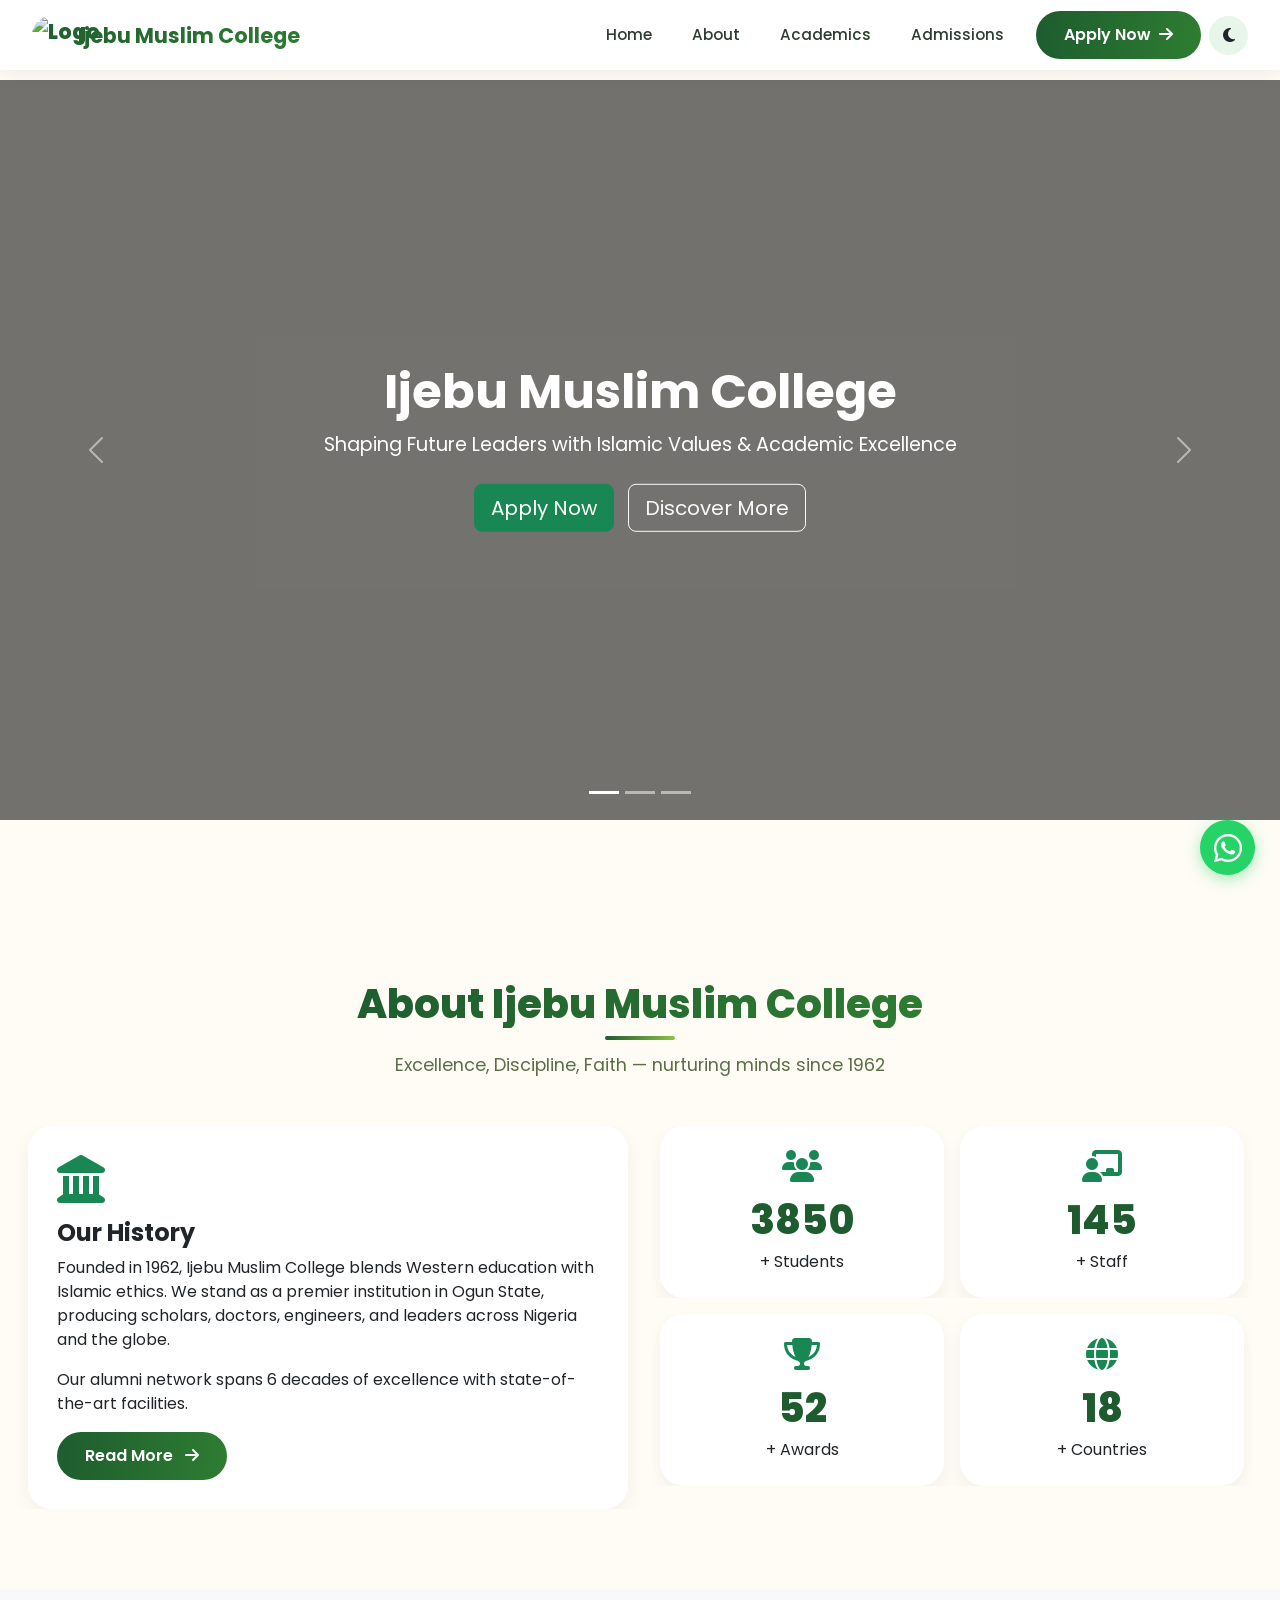
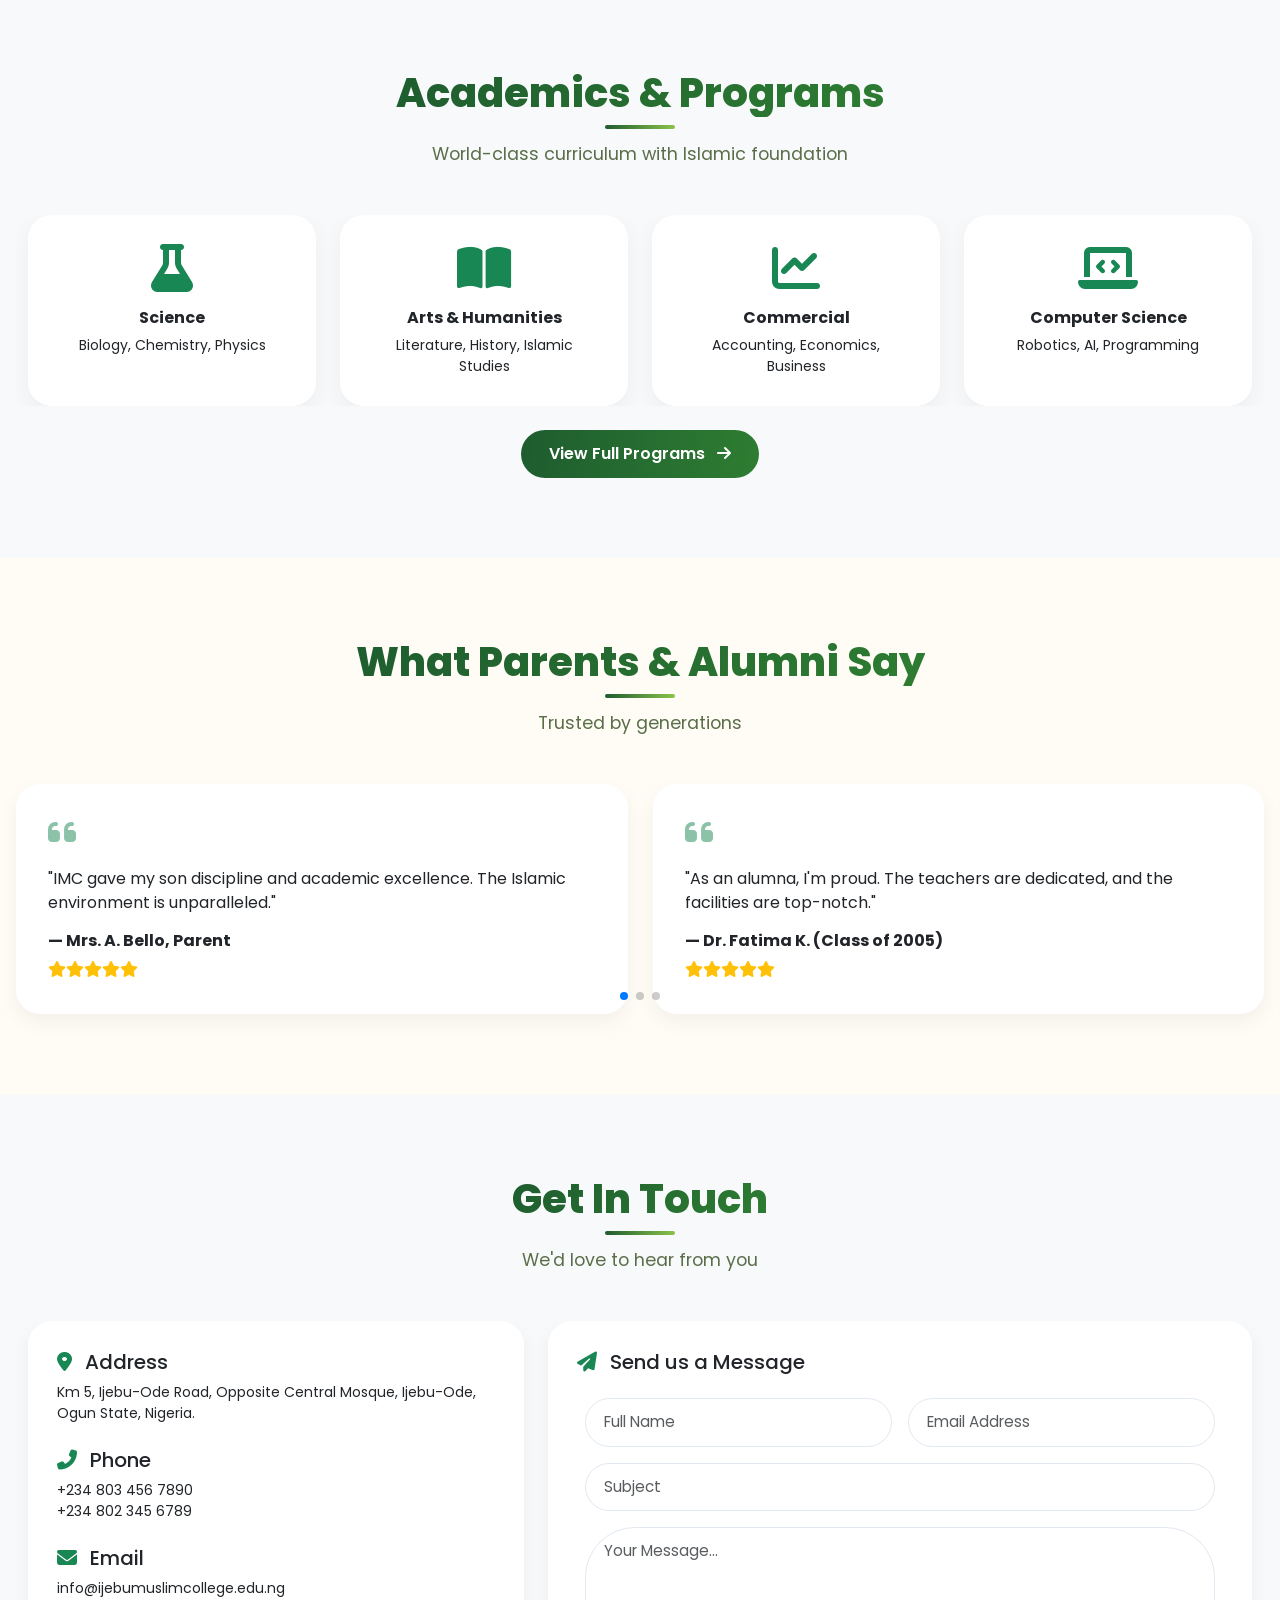
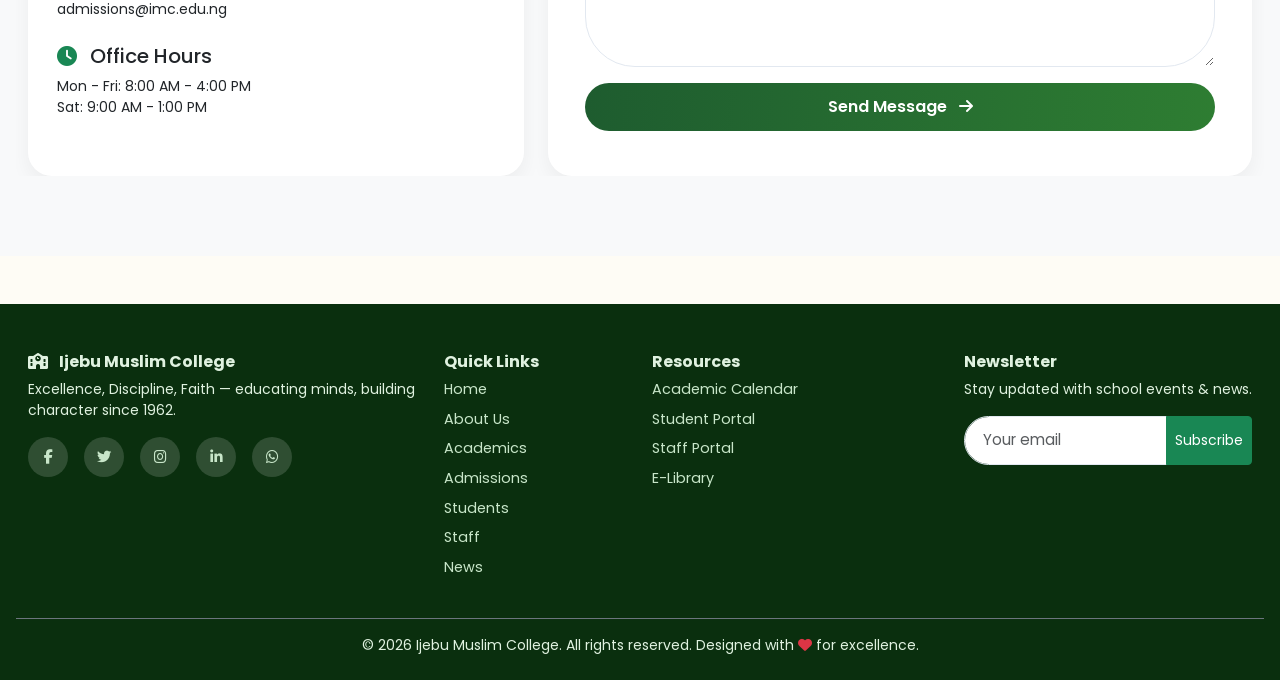
==== commit 9ae2d968: "updated" ====
--- a/index.html
+++ b/index.html
@@ -4,474 +4,491 @@
 <head>
     <meta charset="UTF-8" />
     <meta name="viewport" content="width=device-width, initial-scale=1.0, viewport-fit=cover, user-scalable=yes" />
-    <meta name="google-site-verification" content="xxxx" />
-    <title>
-        Ijebu Muslim College | Excellence in Islamic & Modern Education
-    </title>
+
+    <!-- Google Site Verification -->
+    <meta name="google-site-verification" content="EHbe9bYRxB28MLR9fzu1k_aXLy9BqFP_fYB4yg-Dxbo" />
+
+    <!-- SEO Meta Tags -->
+    <title>Ijebu Muslim College | Excellence in Islamic & Modern Education</title>
+    <meta name="description"
+        content="Ijebu Muslim College combines Islamic values with modern education, nurturing excellence in academics, character, and leadership." />
+    <meta name="keywords"
+        content="Ijebu Muslim College, Islamic education, modern education, Nigeria schools, academic excellence" />
+    <link rel="canonical" href="https://ijebu-muslim-college.vercel.app/" />
+
+    <!-- Open Graph / Social Sharing -->
+    <meta property="og:title" content="Ijebu Muslim College | Excellence in Islamic & Modern Education" />
+    <meta property="og:description"
+        content="Ijebu Muslim College combines Islamic values with modern education, nurturing excellence in academics, character, and leadership." />
+    <meta property="og:type" content="website" />
+    <meta property="og:url" content="https://ijebu-muslim-college.vercel.app/" />
+    <meta property="og:image" content="https://pbs.twimg.com/profile_images/1630922964060315649/_AO-2LSG_400x400.jpg" />
+    <meta property="og:site_name" content="Ijebu Muslim College" />
+
+    <!-- Twitter Card -->
+    <meta name="twitter:card" content="summary_large_image" />
+    <meta name="twitter:title" content="Ijebu Muslim College | Excellence in Islamic & Modern Education" />
+    <meta name="twitter:description"
+        content="Ijebu Muslim College combines Islamic values with modern education, nurturing excellence in academics, character, and leadership." />
+    <meta name="twitter:image"
+        content="https://pbs.twimg.com/profile_images/1630922964060315649/_AO-2LSG_400x400.jpg" />
+
     <!-- Favicon -->
     <link rel="icon" href="https://pbs.twimg.com/profile_images/1630922964060315649/_AO-2LSG_400x400.jpg">
 
-    <!-- Bootstrap CSS + Icons -->
+    <!-- Styles & Fonts (Existing) -->
     <link href="https://cdn.jsdelivr.net/npm/bootstrap@5.3.8/dist/css/bootstrap.min.css" rel="stylesheet" />
     <link href="https://cdn.jsdelivr.net/npm/bootstrap-icons@1.11.3/font/bootstrap-icons.css" rel="stylesheet" />
-    <!-- Font Awesome 6 -->
     <link rel="stylesheet" href="https://cdnjs.cloudflare.com/ajax/libs/font-awesome/6.5.1/css/all.min.css" />
-    <!-- AOS Animation -->
     <link href="https://unpkg.com/aos@2.3.1/dist/aos.css" rel="stylesheet" />
-    <!-- Swiper JS -->
     <link rel="stylesheet" href="https://cdn.jsdelivr.net/npm/swiper@11/swiper-bundle.min.css" />
-    <!-- Google Fonts -->
     <link
         href="https://fonts.googleapis.com/css2?family=Montserrat:wght@400;500;600;700;800&family=Poppins:wght@300;400;500;600;700;800&display=swap"
         rel="stylesheet" />
-    <!-- Main CSS -->
     <link rel="stylesheet" href="css/style.css" />
+
+    <!-- Sitemap Reference -->
+    <link rel="sitemap" type="application/xml" title="Sitemap" href="/sitemap.xml" />
 </head>
-
-<body>
-    <!-- WhatsApp Float Button -->
-    <a href="https://wa.me/2347053357203" target="_blank" class="whatsapp-float" rel="noopener noreferrer">
-        <i class="fab fa-whatsapp fa-2x"></i>
-    </a>
-
-    <!-- Off-Canvas Overlay -->
-    <div class="offcanvas-overlay" id="offcanvasOverlay"></div>
-
-    <!-- Off-Canvas Menu - Left Side -->
-    <div class="offcanvas-menu" id="offcanvasMenu">
-        <button class="close-btn" id="closeOffcanvas">
-            <i class="fas fa-times"></i>
+<!-- WhatsApp Float Button -->
+<a href="https://wa.me/2347053357203" target="_blank" class="whatsapp-float" rel="noopener noreferrer">
+    <i class="fab fa-whatsapp fa-2x"></i>
+</a>
+
+<!-- Off-Canvas Overlay -->
+<div class="offcanvas-overlay" id="offcanvasOverlay"></div>
+
+<!-- Off-Canvas Menu - Left Side -->
+<div class="offcanvas-menu" id="offcanvasMenu">
+    <button class="close-btn" id="closeOffcanvas">
+        <i class="fas fa-times"></i>
+    </button>
+    <div class="mt-5 pt-3">
+        <div class="mb-4 pb-2">
+            <img src="https://pbs.twimg.com/profile_images/1630922964060315649/_AO-2LSG_400x400.jpg" alt="Logo"
+                width="60" class="rounded-circle mb-3" />
+            <h5 class="text-white">Ijebu Muslim College</h5>
+            <p class="text-white-50 small">Excellence, Discipline, Faith</p>
+        </div>
+        <a class="nav-link-mobile" href="index.html"><i class="fas fa-home me-3"></i> Home</a>
+        <a class="nav-link-mobile" href="about.html"><i class="fas fa-info-circle me-3"></i> About</a>
+        <a class="nav-link-mobile" href="academics.html"><i class="fas fa-graduation-cap me-3"></i> Academics</a>
+        <a class="nav-link-mobile" href="admissions.html"><i class="fas fa-file-alt me-3"></i> Admissions</a>
+        <a href="admissions.html" class="btn btn-mobile" id="mobileApplyBtn"><i class="fas fa-arrow-right me-2"></i>
+            Apply Now</a>
+    </div>
+</div>
+
+<!-- Navigation -->
+<nav class="navbar navbar-expand-lg fixed-top">
+    <div class="container">
+        <a class="navbar-brand d-flex align-items-center gap-2" href="index.html">
+            <img src="https://pbs.twimg.com/profile_images/1630922964060315649/_AO-2LSG_400x400.jpg" alt="Logo"
+                class="rounded-circle" />
+            <span class="fw-bold">Ijebu Muslim College</span>
+        </a>
+
+        <!-- Mobile Menu Toggle Button -->
+        <button class="navbar-toggler mobile-menu-toggle" type="button" id="menuToggleBtn">
+            <i class="fas fa-bars fa-lg"></i>
         </button>
-        <div class="mt-5 pt-3">
-            <div class="mb-4 pb-2">
-                <img src="https://pbs.twimg.com/profile_images/1630922964060315649/_AO-2LSG_400x400.jpg" alt="Logo"
-                    width="60" class="rounded-circle mb-3" />
-                <h5 class="text-white">Ijebu Muslim College</h5>
-                <p class="text-white-50 small">Excellence, Discipline, Faith</p>
-            </div>
-            <a class="nav-link-mobile" href="index.html"><i class="fas fa-home me-3"></i> Home</a>
-            <a class="nav-link-mobile" href="about.html"><i class="fas fa-info-circle me-3"></i> About</a>
-            <a class="nav-link-mobile" href="academics.html"><i class="fas fa-graduation-cap me-3"></i> Academics</a>
-            <a class="nav-link-mobile" href="admissions.html"><i class="fas fa-file-alt me-3"></i> Admissions</a>
-            <a href="admissions.html" class="btn btn-mobile" id="mobileApplyBtn"><i class="fas fa-arrow-right me-2"></i>
-                Apply Now</a>
-        </div>
-    </div>
-
-    <!-- Navigation -->
-    <nav class="navbar navbar-expand-lg fixed-top">
-        <div class="container">
-            <a class="navbar-brand d-flex align-items-center gap-2" href="index.html">
-                <img src="https://pbs.twimg.com/profile_images/1630922964060315649/_AO-2LSG_400x400.jpg" alt="Logo"
-                    class="rounded-circle" />
-                <span class="fw-bold">Ijebu Muslim College</span>
-            </a>
-
-            <!-- Mobile Menu Toggle Button -->
-            <button class="navbar-toggler mobile-menu-toggle" type="button" id="menuToggleBtn">
-                <i class="fas fa-bars fa-lg"></i>
-            </button>
-
-            <!-- Desktop Navigation -->
-            <div class="desktop-nav ms-auto d-flex align-items-center gap-2">
-                <a class="nav-link-desktop" href="index.html">Home</a>
-                <a class="nav-link-desktop" href="about.html">About</a>
-                <a class="nav-link-desktop" href="academics.html">Academics</a>
-                <a class="nav-link-desktop" href="admissions.html">Admissions</a>
-                <a href="admissions.html" class="btn btn-glow ms-2">Apply Now <i
-                        class="fas fa-arrow-right ms-1"></i></a>
-            </div>
-            <div class="theme-toggle-nav ms-2" id="darkModeToggleNav"><i class="fas fa-moon"></i></div>
-        </div>
-    </nav>
-
-    <section id="home" class="hero-carousel">
-        <div id="heroCarousel" class="carousel slide carousel-fade" data-bs-ride="carousel" data-bs-interval="5000">
-
-            <!-- Indicators -->
-            <div class="carousel-indicators">
-                <button type="button" data-bs-target="#heroCarousel" data-bs-slide-to="0" class="active"></button>
-                <button type="button" data-bs-target="#heroCarousel" data-bs-slide-to="1"></button>
-                <button type="button" data-bs-target="#heroCarousel" data-bs-slide-to="2"></button>
-            </div>
-
-            <!-- Slides -->
-            <div class="carousel-inner">
-
-                <!-- Slide 1 -->
-                <div class="carousel-item active hero-slide"
-                    style="background-image: url('https://img.nanobananas.ai/cdn-cgi/image/format=webp,quality=85,progressive=true/outputs/2026/03/27/992wl1ez.jpg');">
-                    <div class="overlay"></div>
-                    <div class="hero-content">
-                        <h1>Ijebu Muslim College</h1>
-                        <p>Shaping Future Leaders with Islamic Values & Academic Excellence</p>
-                        <div class="hero-buttons">
-                            <a href="admissions.html" class="btn btn-success btn-lg">Apply Now</a>
-                            <a href="about.html" class="btn btn-outline-light btn-lg">Discover More</a>
+
+        <!-- Desktop Navigation -->
+        <div class="desktop-nav ms-auto d-flex align-items-center gap-2">
+            <a class="nav-link-desktop" href="index.html">Home</a>
+            <a class="nav-link-desktop" href="about.html">About</a>
+            <a class="nav-link-desktop" href="academics.html">Academics</a>
+            <a class="nav-link-desktop" href="admissions.html">Admissions</a>
+            <a href="admissions.html" class="btn btn-glow ms-2">Apply Now <i class="fas fa-arrow-right ms-1"></i></a>
+        </div>
+        <div class="theme-toggle-nav ms-2" id="darkModeToggleNav"><i class="fas fa-moon"></i></div>
+    </div>
+</nav>
+
+<section id="home" class="hero-carousel">
+    <div id="heroCarousel" class="carousel slide carousel-fade" data-bs-ride="carousel" data-bs-interval="5000">
+
+        <!-- Indicators -->
+        <div class="carousel-indicators">
+            <button type="button" data-bs-target="#heroCarousel" data-bs-slide-to="0" class="active"></button>
+            <button type="button" data-bs-target="#heroCarousel" data-bs-slide-to="1"></button>
+            <button type="button" data-bs-target="#heroCarousel" data-bs-slide-to="2"></button>
+        </div>
+
+        <!-- Slides -->
+        <div class="carousel-inner">
+
+            <!-- Slide 1 -->
+            <div class="carousel-item active hero-slide"
+                style="background-image: url('https://img.nanobananas.ai/cdn-cgi/image/format=webp,quality=85,progressive=true/outputs/2026/03/27/992wl1ez.jpg');">
+                <div class="overlay"></div>
+                <div class="hero-content">
+                    <h1>Ijebu Muslim College</h1>
+                    <p>Shaping Future Leaders with Islamic Values & Academic Excellence</p>
+                    <div class="hero-buttons">
+                        <a href="admissions.html" class="btn btn-success btn-lg">Apply Now</a>
+                        <a href="about.html" class="btn btn-outline-light btn-lg">Discover More</a>
+                    </div>
+                </div>
+            </div>
+
+            <!-- Slide 2 -->
+            <div class="carousel-item hero-slide"
+                style="background-image: url('https://images.pexels.com/photos/256490/pexels-photo-256490.jpeg?auto=compress&cs=tinysrgb&w=1600');">
+                <div class="overlay"></div>
+                <div class="hero-content">
+                    <h1>Modern Learning Environment</h1>
+                    <p>State-of-the-art classrooms, labs, and digital resources</p>
+                    <div class="hero-buttons">
+                        <a href="academics.html" class="btn btn-success btn-lg">Explore Academics</a>
+                        <a href="#contact" class="btn btn-outline-light btn-lg">Visit Us</a>
+                    </div>
+                </div>
+            </div>
+
+            <!-- Slide 3 -->
+            <div class="carousel-item hero-slide"
+                style="background-image: url('https://images.pexels.com/photos/267885/pexels-photo-267885.jpeg?auto=compress&cs=tinysrgb&w=1600');">
+                <div class="overlay"></div>
+                <div class="hero-content">
+                    <h1>Holistic Development</h1>
+                    <p>Sports, Islamic Studies, and Leadership Programs</p>
+                    <div class="hero-buttons">
+                        <a href="admissions.html" class="btn btn-success btn-lg mb-2">Join Us Today</a>
+                        <a href="about.html" class="btn btn-outline-light btn-lg mb-2">Learn More</a>
+                    </div>
+                </div>
+            </div>
+
+        </div>
+
+        <!-- Controls -->
+        <button class="carousel-control-prev" type="button" data-bs-target="#heroCarousel" data-bs-slide="prev">
+            <span class="carousel-control-prev-icon"></span>
+        </button>
+
+        <button class="carousel-control-next" type="button" data-bs-target="#heroCarousel" data-bs-slide="next">
+            <span class="carousel-control-next-icon"></span>
+        </button>
+
+    </div>
+</section>
+
+<!-- About Section (Condensed on Homepage) -->
+<section id="about">
+    <div class="container">
+        <div class="text-center mb-5" data-aos="zoom-in">
+            <h2 class="section-title position-relative d-inline-block">
+                About Ijebu Muslim College
+            </h2>
+            <p class="section-subtitle">
+                Excellence, Discipline, Faith — nurturing minds since 1962
+            </p>
+        </div>
+        <div class="row g-4">
+            <div class="col-lg-6" data-aos="fade-right">
+                <div class="card-hover-3d">
+                    <i class="fas fa-landmark fa-3x text-success mb-3"></i>
+                    <h3 class="fw-bold fs-4">Our History</h3>
+                    <p>
+                        Founded in 1962, Ijebu Muslim College blends Western education
+                        with Islamic ethics. We stand as a premier institution in Ogun
+                        State, producing scholars, doctors, engineers, and leaders
+                        across Nigeria and the globe.
+                    </p>
+                    <p class="mb-0">
+                        Our alumni network spans 6 decades of excellence with
+                        state-of-the-art facilities.
+                    </p>
+                    <a href="about.html" class="btn btn-glow mt-3">Read More <i class="fas fa-arrow-right ms-2"></i></a>
+                </div>
+            </div>
+            <div class="col-lg-6" data-aos="fade-left">
+                <div class="row g-3">
+                    <div class="col-6">
+                        <div class="stat-card">
+                            <i class="fas fa-users fa-2x text-success mb-2"></i>
+                            <div class="stat-number counter" data-target="3850">0</div>
+                            <p class="mb-0">+ Students</p>
                         </div>
                     </div>
-                </div>
-
-                <!-- Slide 2 -->
-                <div class="carousel-item hero-slide"
-                    style="background-image: url('https://images.pexels.com/photos/256490/pexels-photo-256490.jpeg?auto=compress&cs=tinysrgb&w=1600');">
-                    <div class="overlay"></div>
-                    <div class="hero-content">
-                        <h1>Modern Learning Environment</h1>
-                        <p>State-of-the-art classrooms, labs, and digital resources</p>
-                        <div class="hero-buttons">
-                            <a href="academics.html" class="btn btn-success btn-lg">Explore Academics</a>
-                            <a href="#contact" class="btn btn-outline-light btn-lg">Visit Us</a>
+                    <div class="col-6">
+                        <div class="stat-card">
+                            <i class="fas fa-chalkboard-user fa-2x text-success mb-2"></i>
+                            <div class="stat-number counter" data-target="145">0</div>
+                            <p class="mb-0">+ Staff</p>
                         </div>
                     </div>
-                </div>
-
-                <!-- Slide 3 -->
-                <div class="carousel-item hero-slide"
-                    style="background-image: url('https://images.pexels.com/photos/267885/pexels-photo-267885.jpeg?auto=compress&cs=tinysrgb&w=1600');">
-                    <div class="overlay"></div>
-                    <div class="hero-content">
-                        <h1>Holistic Development</h1>
-                        <p>Sports, Islamic Studies, and Leadership Programs</p>
-                        <div class="hero-buttons">
-                            <a href="admissions.html" class="btn btn-success btn-lg mb-2">Join Us Today</a>
-                            <a href="about.html" class="btn btn-outline-light btn-lg mb-2">Learn More</a>
+                    <div class="col-6">
+                        <div class="stat-card">
+                            <i class="fas fa-trophy fa-2x text-success mb-2"></i>
+                            <div class="stat-number counter" data-target="52">0</div>
+                            <p class="mb-0">+ Awards</p>
                         </div>
                     </div>
-                </div>
-
-            </div>
-
-            <!-- Controls -->
-            <button class="carousel-control-prev" type="button" data-bs-target="#heroCarousel" data-bs-slide="prev">
-                <span class="carousel-control-prev-icon"></span>
-            </button>
-
-            <button class="carousel-control-next" type="button" data-bs-target="#heroCarousel" data-bs-slide="next">
-                <span class="carousel-control-next-icon"></span>
-            </button>
-
-        </div>
-    </section>
-
-    <!-- About Section (Condensed on Homepage) -->
-    <section id="about">
-        <div class="container">
-            <div class="text-center mb-5" data-aos="zoom-in">
-                <h2 class="section-title position-relative d-inline-block">
-                    About Ijebu Muslim College
-                </h2>
-                <p class="section-subtitle">
-                    Excellence, Discipline, Faith — nurturing minds since 1962
-                </p>
-            </div>
-            <div class="row g-4">
-                <div class="col-lg-6" data-aos="fade-right">
-                    <div class="card-hover-3d">
-                        <i class="fas fa-landmark fa-3x text-success mb-3"></i>
-                        <h3 class="fw-bold fs-4">Our History</h3>
-                        <p>
-                            Founded in 1962, Ijebu Muslim College blends Western education
-                            with Islamic ethics. We stand as a premier institution in Ogun
-                            State, producing scholars, doctors, engineers, and leaders
-                            across Nigeria and the globe.
-                        </p>
-                        <p class="mb-0">
-                            Our alumni network spans 6 decades of excellence with
-                            state-of-the-art facilities.
-                        </p>
-                        <a href="about.html" class="btn btn-glow mt-3">Read More <i
-                                class="fas fa-arrow-right ms-2"></i></a>
-                    </div>
-                </div>
-                <div class="col-lg-6" data-aos="fade-left">
-                    <div class="row g-3">
-                        <div class="col-6">
-                            <div class="stat-card">
-                                <i class="fas fa-users fa-2x text-success mb-2"></i>
-                                <div class="stat-number counter" data-target="3850">0</div>
-                                <p class="mb-0">+ Students</p>
+                    <div class="col-6">
+                        <div class="stat-card">
+                            <i class="fas fa-globe fa-2x text-success mb-2"></i>
+                            <div class="stat-number counter" data-target="18">0</div>
+                            <p class="mb-0">+ Countries</p>
+                        </div>
+                    </div>
+                </div>
+            </div>
+        </div>
+    </div>
+</section>
+
+<!-- Academics Section (Condensed) -->
+<section id="academics" class="bg-light">
+    <div class="container">
+        <div class="text-center mb-5" data-aos="zoom-in">
+            <h2 class="section-title position-relative d-inline-block">
+                Academics & Programs
+            </h2>
+            <p class="section-subtitle">
+                World-class curriculum with Islamic foundation
+            </p>
+        </div>
+        <div class="row g-4">
+            <div class="col-6 col-md-3" data-aos="flip-left">
+                <div class="card-hover-3d text-center">
+                    <i class="fas fa-flask fa-3x text-success mb-3"></i>
+                    <h5 class="fw-bold fs-6">Science</h5>
+                    <p class="small mb-0">Biology, Chemistry, Physics</p>
+                </div>
+            </div>
+            <div class="col-6 col-md-3" data-aos="flip-left" data-aos-delay="100">
+                <div class="card-hover-3d text-center">
+                    <i class="fas fa-book-open fa-3x text-success mb-3"></i>
+                    <h5 class="fw-bold fs-6">Arts & Humanities</h5>
+                    <p class="small mb-0">Literature, History, Islamic Studies</p>
+                </div>
+            </div>
+            <div class="col-6 col-md-3" data-aos="flip-left" data-aos-delay="200">
+                <div class="card-hover-3d text-center">
+                    <i class="fas fa-chart-line fa-3x text-success mb-3"></i>
+                    <h5 class="fw-bold fs-6">Commercial</h5>
+                    <p class="small mb-0">Accounting, Economics, Business</p>
+                </div>
+            </div>
+            <div class="col-6 col-md-3" data-aos="flip-left" data-aos-delay="300">
+                <div class="card-hover-3d text-center">
+                    <i class="fas fa-laptop-code fa-3x text-success mb-3"></i>
+                    <h5 class="fw-bold fs-6">Computer Science</h5>
+                    <p class="small mb-0">Robotics, AI, Programming</p>
+                </div>
+            </div>
+        </div>
+        <div class="text-center mt-4">
+            <a href="academics.html" class="btn btn-glow">View Full Programs <i class="fas fa-arrow-right ms-2"></i></a>
+        </div>
+    </div>
+</section>
+
+
+
+<!-- Testimonials Section -->
+<section id="testimonials">
+    <div class="container">
+        <div class="text-center mb-5" data-aos="zoom-in">
+            <h2 class="section-title position-relative d-inline-block">
+                What Parents & Alumni Say
+            </h2>
+            <p class="section-subtitle">Trusted by generations</p>
+        </div>
+        <div class="swiper testimonial-swiper" data-aos="fade-up">
+            <div class="swiper-wrapper">
+                <div class="swiper-slide">
+                    <i class="fas fa-quote-left fa-2x text-success opacity-50"></i>
+                    <p class="mt-3">
+                        "IMC gave my son discipline and academic excellence. The Islamic
+                        environment is unparalleled."
+                    </p>
+                    <h6 class="mt-3 fw-bold">— Mrs. A. Bello, Parent</h6>
+                    <div class="mt-2">
+                        <i class="fas fa-star text-warning"></i><i class="fas fa-star text-warning"></i><i
+                            class="fas fa-star text-warning"></i><i class="fas fa-star text-warning"></i><i
+                            class="fas fa-star text-warning"></i>
+                    </div>
+                </div>
+                <div class="swiper-slide">
+                    <i class="fas fa-quote-left fa-2x text-success opacity-50"></i>
+                    <p class="mt-3">
+                        "As an alumna, I'm proud. The teachers are dedicated, and the
+                        facilities are top-notch."
+                    </p>
+                    <h6 class="mt-3 fw-bold">— Dr. Fatima K. (Class of 2005)</h6>
+                    <div class="mt-2">
+                        <i class="fas fa-star text-warning"></i><i class="fas fa-star text-warning"></i><i
+                            class="fas fa-star text-warning"></i><i class="fas fa-star text-warning"></i><i
+                            class="fas fa-star text-warning"></i>
+                    </div>
+                </div>
+                <div class="swiper-slide">
+                    <i class="fas fa-quote-left fa-2x text-success opacity-50"></i>
+                    <p class="mt-3">
+                        "Best decision we made for our child's future. Great balance of
+                        deen and dunya."
+                    </p>
+                    <h6 class="mt-3 fw-bold">— Alhaji S. Ogunleye</h6>
+                    <div class="mt-2">
+                        <i class="fas fa-star text-warning"></i><i class="fas fa-star text-warning"></i><i
+                            class="fas fa-star text-warning"></i><i class="fas fa-star text-warning"></i><i
+                            class="fas fa-star text-warning"></i>
+                    </div>
+                </div>
+            </div>
+            <div class="swiper-pagination mt-4"></div>
+        </div>
+    </div>
+</section>
+
+<!-- Contact Section -->
+<section id="contact" class="bg-light">
+    <div class="container">
+        <div class="text-center mb-5" data-aos="zoom-in">
+            <h2 class="section-title position-relative d-inline-block">
+                Get In Touch
+            </h2>
+            <p class="section-subtitle">We'd love to hear from you</p>
+        </div>
+        <div class="row g-4">
+            <div class="col-lg-5" data-aos="fade-right">
+                <div class="contact-card">
+                    <h4 class="fs-5">
+                        <i class="fas fa-map-marker-alt text-success me-2"></i> Address
+                    </h4>
+                    <p class="small">
+                        Km 5, Ijebu-Ode Road, Opposite Central Mosque, Ijebu-Ode, Ogun
+                        State, Nigeria.
+                    </p>
+                    <h4 class="fs-5 mt-4">
+                        <i class="fas fa-phone-alt text-success me-2"></i> Phone
+                    </h4>
+                    <p class="small">+234 803 456 7890<br />+234 802 345 6789</p>
+                    <h4 class="fs-5 mt-4">
+                        <i class="fas fa-envelope text-success me-2"></i> Email
+                    </h4>
+                    <p class="small">
+                        info@ijebumuslimcollege.edu.ng<br />admissions@imc.edu.ng
+                    </p>
+                    <h4 class="fs-5 mt-4">
+                        <i class="fas fa-clock text-success me-2"></i> Office Hours
+                    </h4>
+                    <p class="small">
+                        Mon - Fri: 8:00 AM - 4:00 PM<br />Sat: 9:00 AM - 1:00 PM
+                    </p>
+                </div>
+            </div>
+            <div class="col-lg-7" data-aos="fade-left">
+                <div class="contact-card">
+                    <h4 class="fs-5">
+                        <i class="fas fa-paper-plane text-success me-2"></i> Send us a
+                        Message
+                    </h4>
+                    <form id="globalContactForm" class="mt-4">
+                        <div class="row g-3">
+                            <div class="col-md-6">
+                                <input type="text" class="form-control" id="fullname" placeholder="Full Name"
+                                    required />
+                            </div>
+                            <div class="col-md-6">
+                                <input type="email" class="form-control" id="emailAddr" placeholder="Email Address"
+                                    required />
+                            </div>
+                            <div class="col-12">
+                                <input type="text" class="form-control" id="msgSubject" placeholder="Subject" />
+                            </div>
+                            <div class="col-12">
+                                <textarea class="form-control" rows="5" id="msgContent" placeholder="Your Message..."
+                                    required></textarea>
+                            </div>
+                            <div class="col-12">
+                                <button type="submit" class="btn btn-glow w-100">
+                                    Send Message <i class="fas fa-arrow-right ms-2"></i>
+                                </button>
                             </div>
                         </div>
-                        <div class="col-6">
-                            <div class="stat-card">
-                                <i class="fas fa-chalkboard-user fa-2x text-success mb-2"></i>
-                                <div class="stat-number counter" data-target="145">0</div>
-                                <p class="mb-0">+ Staff</p>
-                            </div>
-                        </div>
-                        <div class="col-6">
-                            <div class="stat-card">
-                                <i class="fas fa-trophy fa-2x text-success mb-2"></i>
-                                <div class="stat-number counter" data-target="52">0</div>
-                                <p class="mb-0">+ Awards</p>
-                            </div>
-                        </div>
-                        <div class="col-6">
-                            <div class="stat-card">
-                                <i class="fas fa-globe fa-2x text-success mb-2"></i>
-                                <div class="stat-number counter" data-target="18">0</div>
-                                <p class="mb-0">+ Countries</p>
-                            </div>
-                        </div>
-                    </div>
-                </div>
-            </div>
-        </div>
-    </section>
-
-    <!-- Academics Section (Condensed) -->
-    <section id="academics" class="bg-light">
-        <div class="container">
-            <div class="text-center mb-5" data-aos="zoom-in">
-                <h2 class="section-title position-relative d-inline-block">
-                    Academics & Programs
-                </h2>
-                <p class="section-subtitle">
-                    World-class curriculum with Islamic foundation
+                        <div id="contactFeedback" class="mt-3"></div>
+                    </form>
+                </div>
+            </div>
+        </div>
+    </div>
+</section>
+
+<!-- Footer -->
+<footer class="footer-modern">
+    <div class="container">
+        <div class="row g-4">
+            <div class="col-md-4">
+                <h5 class="fs-6 fw-bold">
+                    <i class="fas fa-school me-2"></i> Ijebu Muslim College
+                </h5>
+                <p class="small">
+                    Excellence, Discipline, Faith — educating minds, building
+                    character since 1962.
                 </p>
-            </div>
-            <div class="row g-4">
-                <div class="col-6 col-md-3" data-aos="flip-left">
-                    <div class="card-hover-3d text-center">
-                        <i class="fas fa-flask fa-3x text-success mb-3"></i>
-                        <h5 class="fw-bold fs-6">Science</h5>
-                        <p class="small mb-0">Biology, Chemistry, Physics</p>
-                    </div>
-                </div>
-                <div class="col-6 col-md-3" data-aos="flip-left" data-aos-delay="100">
-                    <div class="card-hover-3d text-center">
-                        <i class="fas fa-book-open fa-3x text-success mb-3"></i>
-                        <h5 class="fw-bold fs-6">Arts & Humanities</h5>
-                        <p class="small mb-0">Literature, History, Islamic Studies</p>
-                    </div>
-                </div>
-                <div class="col-6 col-md-3" data-aos="flip-left" data-aos-delay="200">
-                    <div class="card-hover-3d text-center">
-                        <i class="fas fa-chart-line fa-3x text-success mb-3"></i>
-                        <h5 class="fw-bold fs-6">Commercial</h5>
-                        <p class="small mb-0">Accounting, Economics, Business</p>
-                    </div>
-                </div>
-                <div class="col-6 col-md-3" data-aos="flip-left" data-aos-delay="300">
-                    <div class="card-hover-3d text-center">
-                        <i class="fas fa-laptop-code fa-3x text-success mb-3"></i>
-                        <h5 class="fw-bold fs-6">Computer Science</h5>
-                        <p class="small mb-0">Robotics, AI, Programming</p>
-                    </div>
-                </div>
-            </div>
-            <div class="text-center mt-4">
-                <a href="academics.html" class="btn btn-glow">View Full Programs <i
-                        class="fas fa-arrow-right ms-2"></i></a>
-            </div>
-        </div>
-    </section>
-
-
-
-    <!-- Testimonials Section -->
-    <section id="testimonials">
-        <div class="container">
-            <div class="text-center mb-5" data-aos="zoom-in">
-                <h2 class="section-title position-relative d-inline-block">
-                    What Parents & Alumni Say
-                </h2>
-                <p class="section-subtitle">Trusted by generations</p>
-            </div>
-            <div class="swiper testimonial-swiper" data-aos="fade-up">
-                <div class="swiper-wrapper">
-                    <div class="swiper-slide">
-                        <i class="fas fa-quote-left fa-2x text-success opacity-50"></i>
-                        <p class="mt-3">
-                            "IMC gave my son discipline and academic excellence. The Islamic
-                            environment is unparalleled."
-                        </p>
-                        <h6 class="mt-3 fw-bold">— Mrs. A. Bello, Parent</h6>
-                        <div class="mt-2">
-                            <i class="fas fa-star text-warning"></i><i class="fas fa-star text-warning"></i><i
-                                class="fas fa-star text-warning"></i><i class="fas fa-star text-warning"></i><i
-                                class="fas fa-star text-warning"></i>
-                        </div>
-                    </div>
-                    <div class="swiper-slide">
-                        <i class="fas fa-quote-left fa-2x text-success opacity-50"></i>
-                        <p class="mt-3">
-                            "As an alumna, I'm proud. The teachers are dedicated, and the
-                            facilities are top-notch."
-                        </p>
-                        <h6 class="mt-3 fw-bold">— Dr. Fatima K. (Class of 2005)</h6>
-                        <div class="mt-2">
-                            <i class="fas fa-star text-warning"></i><i class="fas fa-star text-warning"></i><i
-                                class="fas fa-star text-warning"></i><i class="fas fa-star text-warning"></i><i
-                                class="fas fa-star text-warning"></i>
-                        </div>
-                    </div>
-                    <div class="swiper-slide">
-                        <i class="fas fa-quote-left fa-2x text-success opacity-50"></i>
-                        <p class="mt-3">
-                            "Best decision we made for our child's future. Great balance of
-                            deen and dunya."
-                        </p>
-                        <h6 class="mt-3 fw-bold">— Alhaji S. Ogunleye</h6>
-                        <div class="mt-2">
-                            <i class="fas fa-star text-warning"></i><i class="fas fa-star text-warning"></i><i
-                                class="fas fa-star text-warning"></i><i class="fas fa-star text-warning"></i><i
-                                class="fas fa-star text-warning"></i>
-                        </div>
-                    </div>
-                </div>
-                <div class="swiper-pagination mt-4"></div>
-            </div>
-        </div>
-    </section>
-
-    <!-- Contact Section -->
-    <section id="contact" class="bg-light">
-        <div class="container">
-            <div class="text-center mb-5" data-aos="zoom-in">
-                <h2 class="section-title position-relative d-inline-block">
-                    Get In Touch
-                </h2>
-                <p class="section-subtitle">We'd love to hear from you</p>
-            </div>
-            <div class="row g-4">
-                <div class="col-lg-5" data-aos="fade-right">
-                    <div class="contact-card">
-                        <h4 class="fs-5">
-                            <i class="fas fa-map-marker-alt text-success me-2"></i> Address
-                        </h4>
-                        <p class="small">
-                            Km 5, Ijebu-Ode Road, Opposite Central Mosque, Ijebu-Ode, Ogun
-                            State, Nigeria.
-                        </p>
-                        <h4 class="fs-5 mt-4">
-                            <i class="fas fa-phone-alt text-success me-2"></i> Phone
-                        </h4>
-                        <p class="small">+234 803 456 7890<br />+234 802 345 6789</p>
-                        <h4 class="fs-5 mt-4">
-                            <i class="fas fa-envelope text-success me-2"></i> Email
-                        </h4>
-                        <p class="small">
-                            info@ijebumuslimcollege.edu.ng<br />admissions@imc.edu.ng
-                        </p>
-                        <h4 class="fs-5 mt-4">
-                            <i class="fas fa-clock text-success me-2"></i> Office Hours
-                        </h4>
-                        <p class="small">
-                            Mon - Fri: 8:00 AM - 4:00 PM<br />Sat: 9:00 AM - 1:00 PM
-                        </p>
-                    </div>
-                </div>
-                <div class="col-lg-7" data-aos="fade-left">
-                    <div class="contact-card">
-                        <h4 class="fs-5">
-                            <i class="fas fa-paper-plane text-success me-2"></i> Send us a
-                            Message
-                        </h4>
-                        <form id="globalContactForm" class="mt-4">
-                            <div class="row g-3">
-                                <div class="col-md-6">
-                                    <input type="text" class="form-control" id="fullname" placeholder="Full Name"
-                                        required />
-                                </div>
-                                <div class="col-md-6">
-                                    <input type="email" class="form-control" id="emailAddr" placeholder="Email Address"
-                                        required />
-                                </div>
-                                <div class="col-12">
-                                    <input type="text" class="form-control" id="msgSubject" placeholder="Subject" />
-                                </div>
-                                <div class="col-12">
-                                    <textarea class="form-control" rows="5" id="msgContent"
-                                        placeholder="Your Message..." required></textarea>
-                                </div>
-                                <div class="col-12">
-                                    <button type="submit" class="btn btn-glow w-100">
-                                        Send Message <i class="fas fa-arrow-right ms-2"></i>
-                                    </button>
-                                </div>
-                            </div>
-                            <div id="contactFeedback" class="mt-3"></div>
-                        </form>
-                    </div>
-                </div>
-            </div>
-        </div>
-    </section>
-
-    <!-- Footer -->
-    <footer class="footer-modern">
-        <div class="container">
-            <div class="row g-4">
-                <div class="col-md-4">
-                    <h5 class="fs-6 fw-bold">
-                        <i class="fas fa-school me-2"></i> Ijebu Muslim College
-                    </h5>
-                    <p class="small">
-                        Excellence, Discipline, Faith — educating minds, building
-                        character since 1962.
-                    </p>
-                    <div class="mt-3">
-                        <a href="https://www.facebook.com/376363325733898" class="social-icon-footer"><i
-                                class="fab fa-facebook-f"></i></a>
-                        <a href="https://x.com/IjebuCollege?utm_source=chatgpt.com" class="social-icon-footer"><i
-                                class="fab fa-twitter"></i></a>
-                        <a href="https://www.instagram.com/explore/locations/289569325/ijebu-ode-muslim-college/"
-                            class="social-icon-footer"><i class="fab fa-instagram"></i></a>
-                        <a href="https://www.linkedin.com/in/akanbi-ibrahim-4ab3043a6" class="social-icon-footer"><i
-                                class="fab fa-linkedin-in"></i></a>
-                        <a href="https://wa.me/2347053357203" target="_blank" class="social-icon-footer"><i
-                                class="fab fa-whatsapp"></i></a>
-                    </div>
-                </div>
-                <div class="col-md-2">
-                    <h5 class="fs-6 fw-bold">Quick Links</h5>
-                    <ul class="list-unstyled small">
-                        <li class="mb-2"><a href="index.html">Home</a></li>
-                        <li class="mb-2"><a href="about.html">About Us</a></li>
-                        <li class="mb-2"><a href="academics.html">Academics</a></li>
-                        <li class="mb-2"><a href="admissions.html">Admissions</a></li>
-                        <li class="mb-2"><a href="students.html">Students</a></li>
-                        <li class="mb-2"><a href="staff.html">Staff</a></li>
-                        <li class="mb-2"><a href="news.html">News</a></li>
-                    </ul>
-                </div>
-                <div class="col-md-3">
-                    <h5 class="fs-6 fw-bold">Resources</h5>
-                    <ul class="list-unstyled small">
-                        <li class="mb-2"><a href="#">Academic Calendar</a></li>
-                        <li class="mb-2"><a href="#">Student Portal</a></li>
-                        <li class="mb-2"><a href="#">Staff Portal</a></li>
-                        <li class="mb-2"><a href="#">E-Library</a></li>
-                    </ul>
-                </div>
-                <div class="col-md-3">
-                    <h5 class="fs-6 fw-bold">Newsletter</h5>
-                    <p class="small">Stay updated with school events & news.</p>
-                    <div class="input-group">
-                        <input type="email" class="form-control form-control-sm" placeholder="Your email"
-                            id="newsEmail" />
-                        <button class="btn btn-success btn-sm" id="subNewsBtn" type="button">
-                            Subscribe
-                        </button>
-                    </div>
-                </div>
-            </div>
-            <div class="text-center mt-4 pt-3 border-top border-secondary">
-                <p class="small mb-0">
-                    &copy; 2026 Ijebu Muslim College. All rights reserved. Designed with
-                    <i class="fas fa-heart text-danger"></i> for excellence.
-                </p>
-            </div>
-        </div>
-    </footer>
-
-    <!-- Scripts -->
-    <script src="https://cdn.jsdelivr.net/npm/bootstrap@5.3.8/dist/js/bootstrap.bundle.min.js"></script>
-    <script src="https://unpkg.com/aos@2.3.1/dist/aos.js"></script>
-    <script src="https://cdn.jsdelivr.net/npm/swiper@11/swiper-bundle.min.js"></script>
-    <script src="./script.js"></script>
+                <div class="mt-3">
+                    <a href="https://www.facebook.com/376363325733898" class="social-icon-footer"><i
+                            class="fab fa-facebook-f"></i></a>
+                    <a href="https://x.com/IjebuCollege?utm_source=chatgpt.com" class="social-icon-footer"><i
+                            class="fab fa-twitter"></i></a>
+                    <a href="https://www.instagram.com/explore/locations/289569325/ijebu-ode-muslim-college/"
+                        class="social-icon-footer"><i class="fab fa-instagram"></i></a>
+                    <a href="https://www.linkedin.com/in/akanbi-ibrahim-4ab3043a6" class="social-icon-footer"><i
+                            class="fab fa-linkedin-in"></i></a>
+                    <a href="https://wa.me/2347053357203" target="_blank" class="social-icon-footer"><i
+                            class="fab fa-whatsapp"></i></a>
+                </div>
+            </div>
+            <div class="col-md-2">
+                <h5 class="fs-6 fw-bold">Quick Links</h5>
+                <ul class="list-unstyled small">
+                    <li class="mb-2"><a href="index.html">Home</a></li>
+                    <li class="mb-2"><a href="about.html">About Us</a></li>
+                    <li class="mb-2"><a href="academics.html">Academics</a></li>
+                    <li class="mb-2"><a href="admissions.html">Admissions</a></li>
+                    <li class="mb-2"><a href="students.html">Students</a></li>
+                    <li class="mb-2"><a href="staff.html">Staff</a></li>
+                    <li class="mb-2"><a href="news.html">News</a></li>
+                </ul>
+            </div>
+            <div class="col-md-3">
+                <h5 class="fs-6 fw-bold">Resources</h5>
+                <ul class="list-unstyled small">
+                    <li class="mb-2"><a href="#">Academic Calendar</a></li>
+                    <li class="mb-2"><a href="#">Student Portal</a></li>
+                    <li class="mb-2"><a href="#">Staff Portal</a></li>
+                    <li class="mb-2"><a href="#">E-Library</a></li>
+                </ul>
+            </div>
+            <div class="col-md-3">
+                <h5 class="fs-6 fw-bold">Newsletter</h5>
+                <p class="small">Stay updated with school events & news.</p>
+                <div class="input-group">
+                    <input type="email" class="form-control form-control-sm" placeholder="Your email" id="newsEmail" />
+                    <button class="btn btn-success btn-sm" id="subNewsBtn" type="button">
+                        Subscribe
+                    </button>
+                </div>
+            </div>
+        </div>
+        <div class="text-center mt-4 pt-3 border-top border-secondary">
+            <p class="small mb-0">
+                &copy; 2026 Ijebu Muslim College. All rights reserved. Designed with
+                <i class="fas fa-heart text-danger"></i> for excellence.
+            </p>
+        </div>
+    </div>
+</footer>
+
+<!-- Scripts -->
+<script src="https://cdn.jsdelivr.net/npm/bootstrap@5.3.8/dist/js/bootstrap.bundle.min.js"></script>
+<script src="https://unpkg.com/aos@2.3.1/dist/aos.js"></script>
+<script src="https://cdn.jsdelivr.net/npm/swiper@11/swiper-bundle.min.js"></script>
+<script src="./script.js"></script>
 </body>
 
 </html>
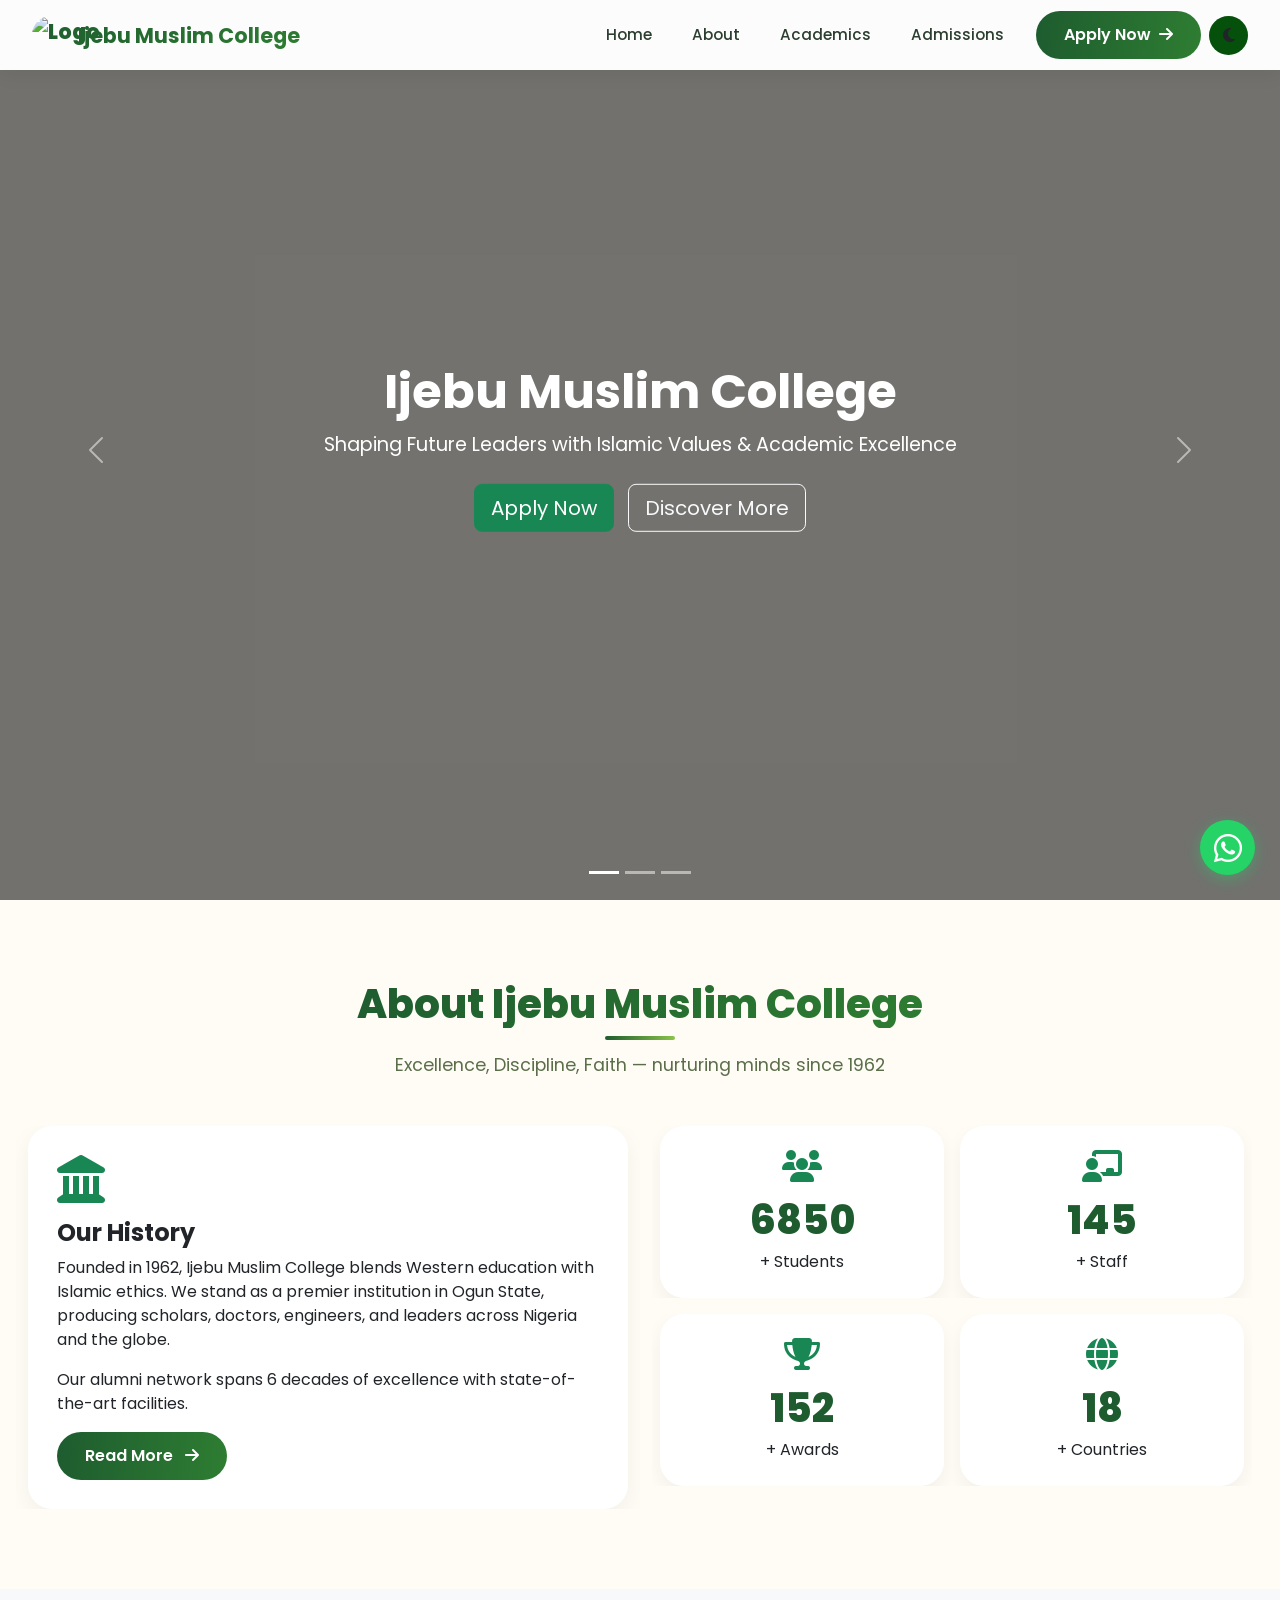
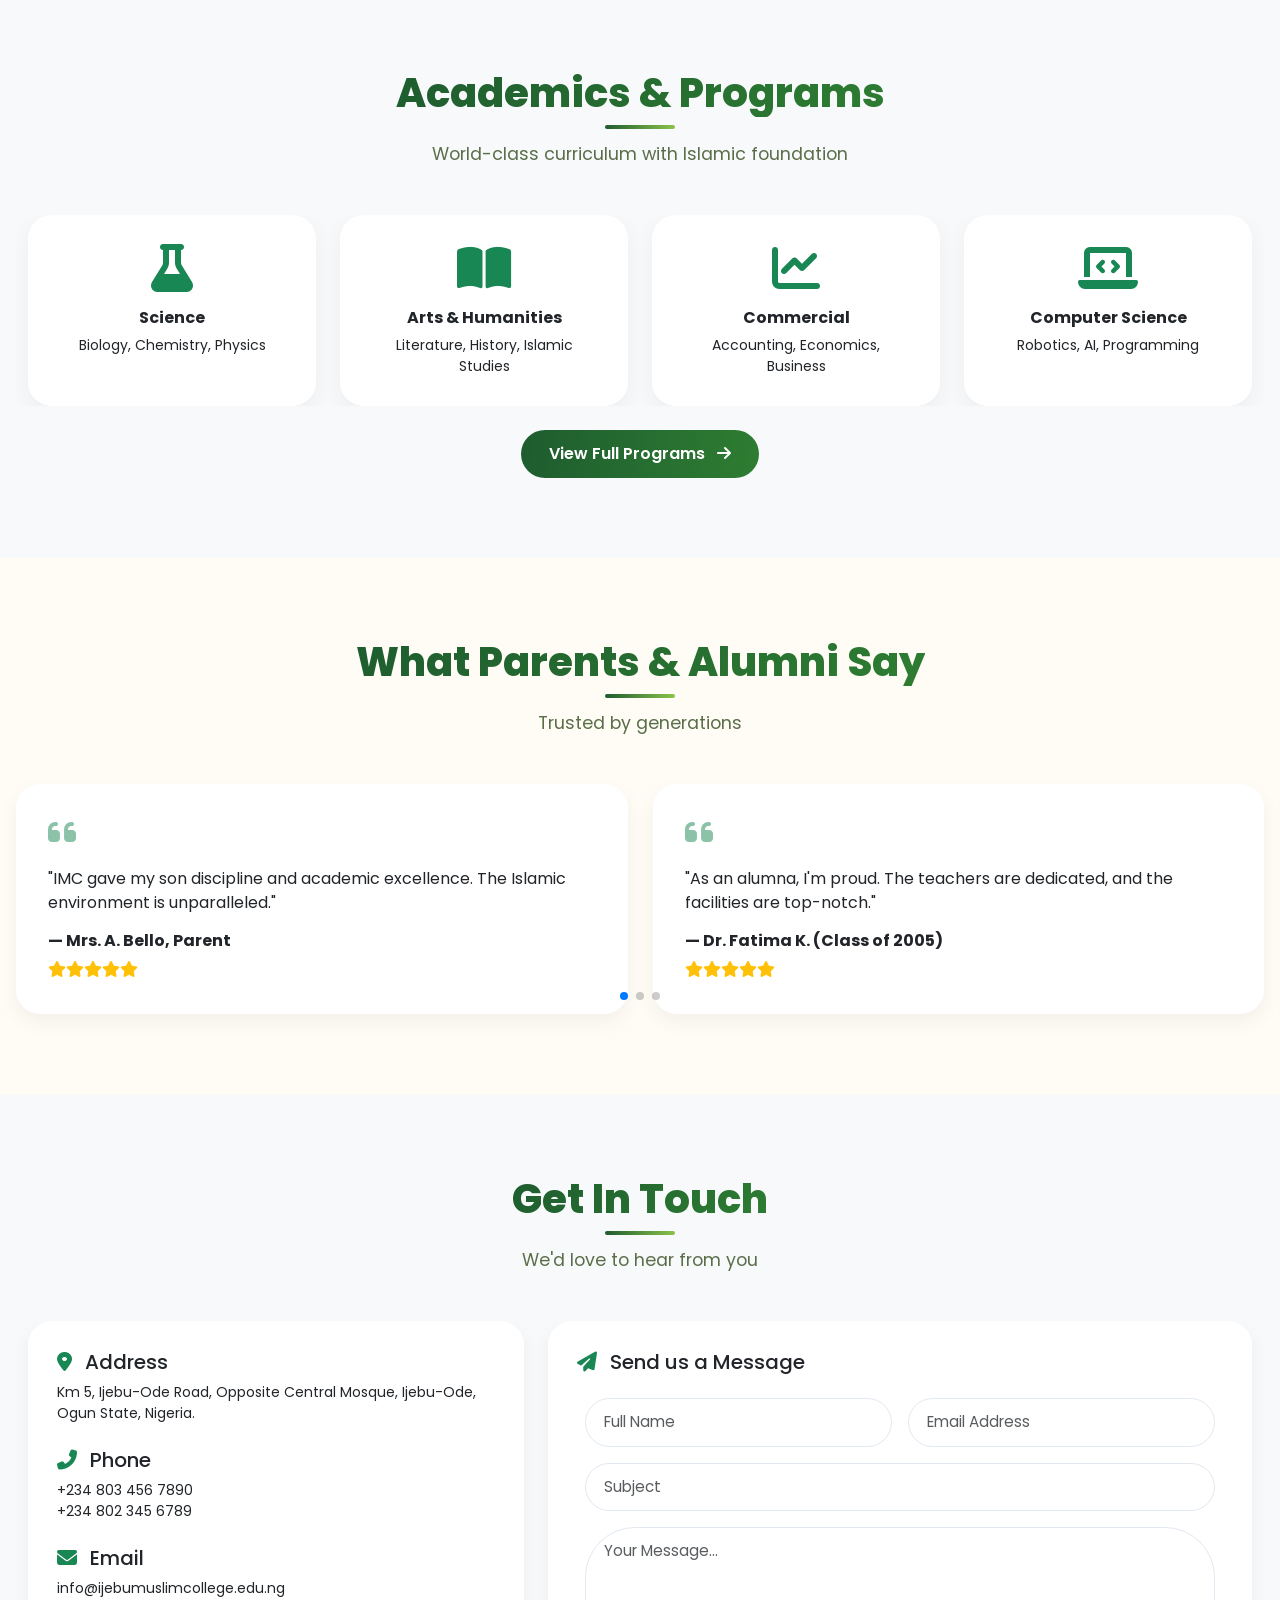
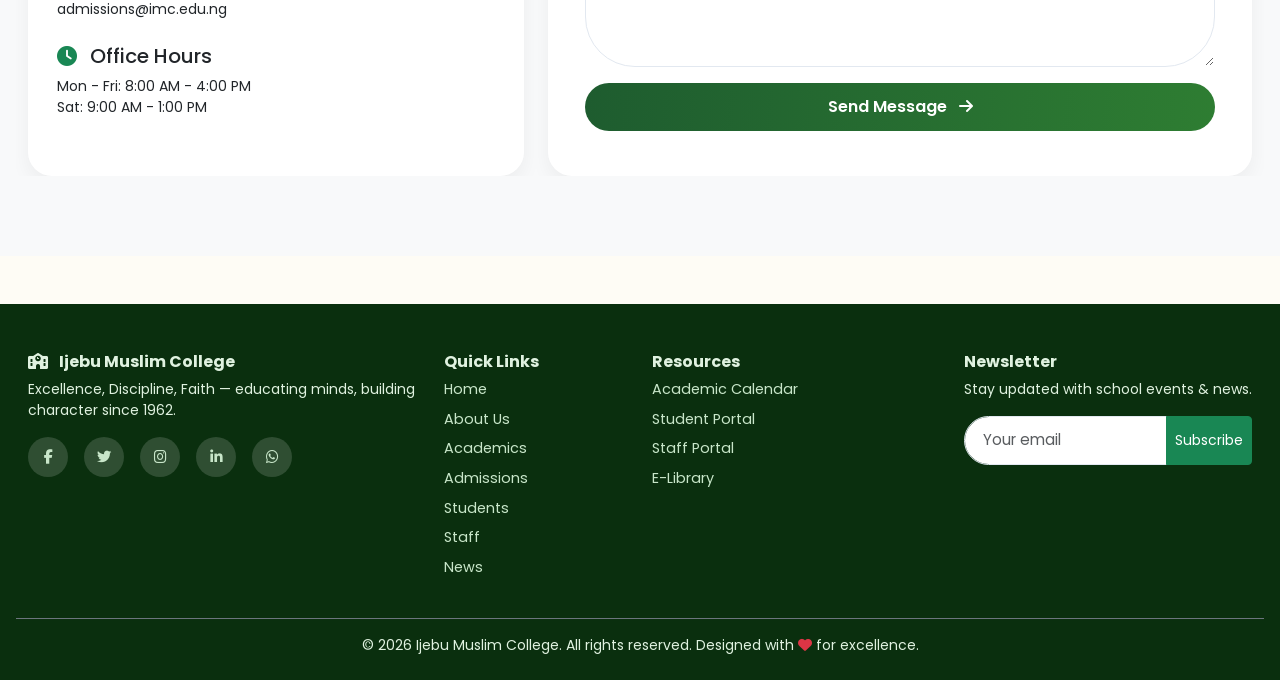
==== commit 60d17e3f: "updated" ====
--- a/index.html
+++ b/index.html
@@ -208,7 +208,7 @@
                     <div class="col-6">
                         <div class="stat-card">
                             <i class="fas fa-users fa-2x text-success mb-2"></i>
-                            <div class="stat-number counter" data-target="3850">0</div>
+                            <div class="stat-number counter" data-target="6850">0</div>
                             <p class="mb-0">+ Students</p>
                         </div>
                     </div>
@@ -222,7 +222,7 @@
                     <div class="col-6">
                         <div class="stat-card">
                             <i class="fas fa-trophy fa-2x text-success mb-2"></i>
-                            <div class="stat-number counter" data-target="52">0</div>
+                            <div class="stat-number counter" data-target="152">0</div>
                             <p class="mb-0">+ Awards</p>
                         </div>
                     </div>
@@ -405,7 +405,7 @@
                                     required></textarea>
                             </div>
                             <div class="col-12">
-                                <button type="submit" class="btn btn-glow w-100">
+                                <button type="submit" class="btn btn-glow w-100" onclick="sendMail()">
                                     Send Message <i class="fas fa-arrow-right ms-2"></i>
                                 </button>
                             </div>
--- a/css/style.css
+++ b/css/style.css
@@ -177,7 +177,7 @@
 }
 
 .theme-toggle-nav {
-  background: #e8f5e9;
+  background: #05510b;
   border: none;
   border-radius: 50%;
   width: 39px;
@@ -249,6 +249,8 @@
   position: relative;
 }
 
+
+
 /* Dark overlay for readability */
 .overlay {
   position: absolute;
@@ -441,10 +443,6 @@
   box-shadow: 0 8px 20px rgba(0, 0, 0, 0.05);
   height: auto;
   transition: 0.3s;
-}
-
-.testimonial-swiper .swiper-slide:hover {
-  transform: translateY(-5px);
 }
 
 .form-control {
@@ -685,16 +683,6 @@
   background: #4caf50;
 }
 
-/* ========== EMERGENCY FIX: Restore all hidden sections ========== */
-/* This overrides any conflicting CSS rules */
-section {
-  display: block !important;
-  padding: 80px 0 !important;
-  clear: none !important;
-  position: relative !important;
-  overflow-x: hidden !important;
-}
-
 /* Specifically target the main sections to ensure they are visible */
 #about,
 #academics,
@@ -711,15 +699,9 @@
 
 /* Restore padding for mobile screens */
 @media (max-width: 768px) {
-  section {
-    padding: 50px 0 !important;
-  }
-}
-
-/* Fix for the stat cards (counters showing 0) */
-.stat-card {
-  display: block !important;
-  background: white !important;
+  .carousel-item{
+    height: 85dvh;
+  }
 }
 
 /* ========== FIX: Remove double scrollbar from hero section ========== */
@@ -769,13 +751,12 @@
 /* Fix for mobile screens */
 @media (max-width: 768px) {
   .hero-carousel {
-    height: 85vh;
-    min-height: 500px;
-    max-height: 85vh;
-  }
-
-  body {
-    overflow-y: auto;
+    height: 85dvh;
+    overflow: hidden;
+  }
+
+  .hero-slide {
+    height: 100dvh;
   }
 }
 
@@ -788,10 +769,8 @@
 
 /* Ensure sections don't overlap with hero */
 section:first-of-type {
-  margin-top: 0;
-  padding-top: 2rem;
-}
-
+  padding-top: 0;
+}
 /* ========== FIX: Navbar Wrapping on Mobile ========== */
 
 /* Fix navbar container on mobile */
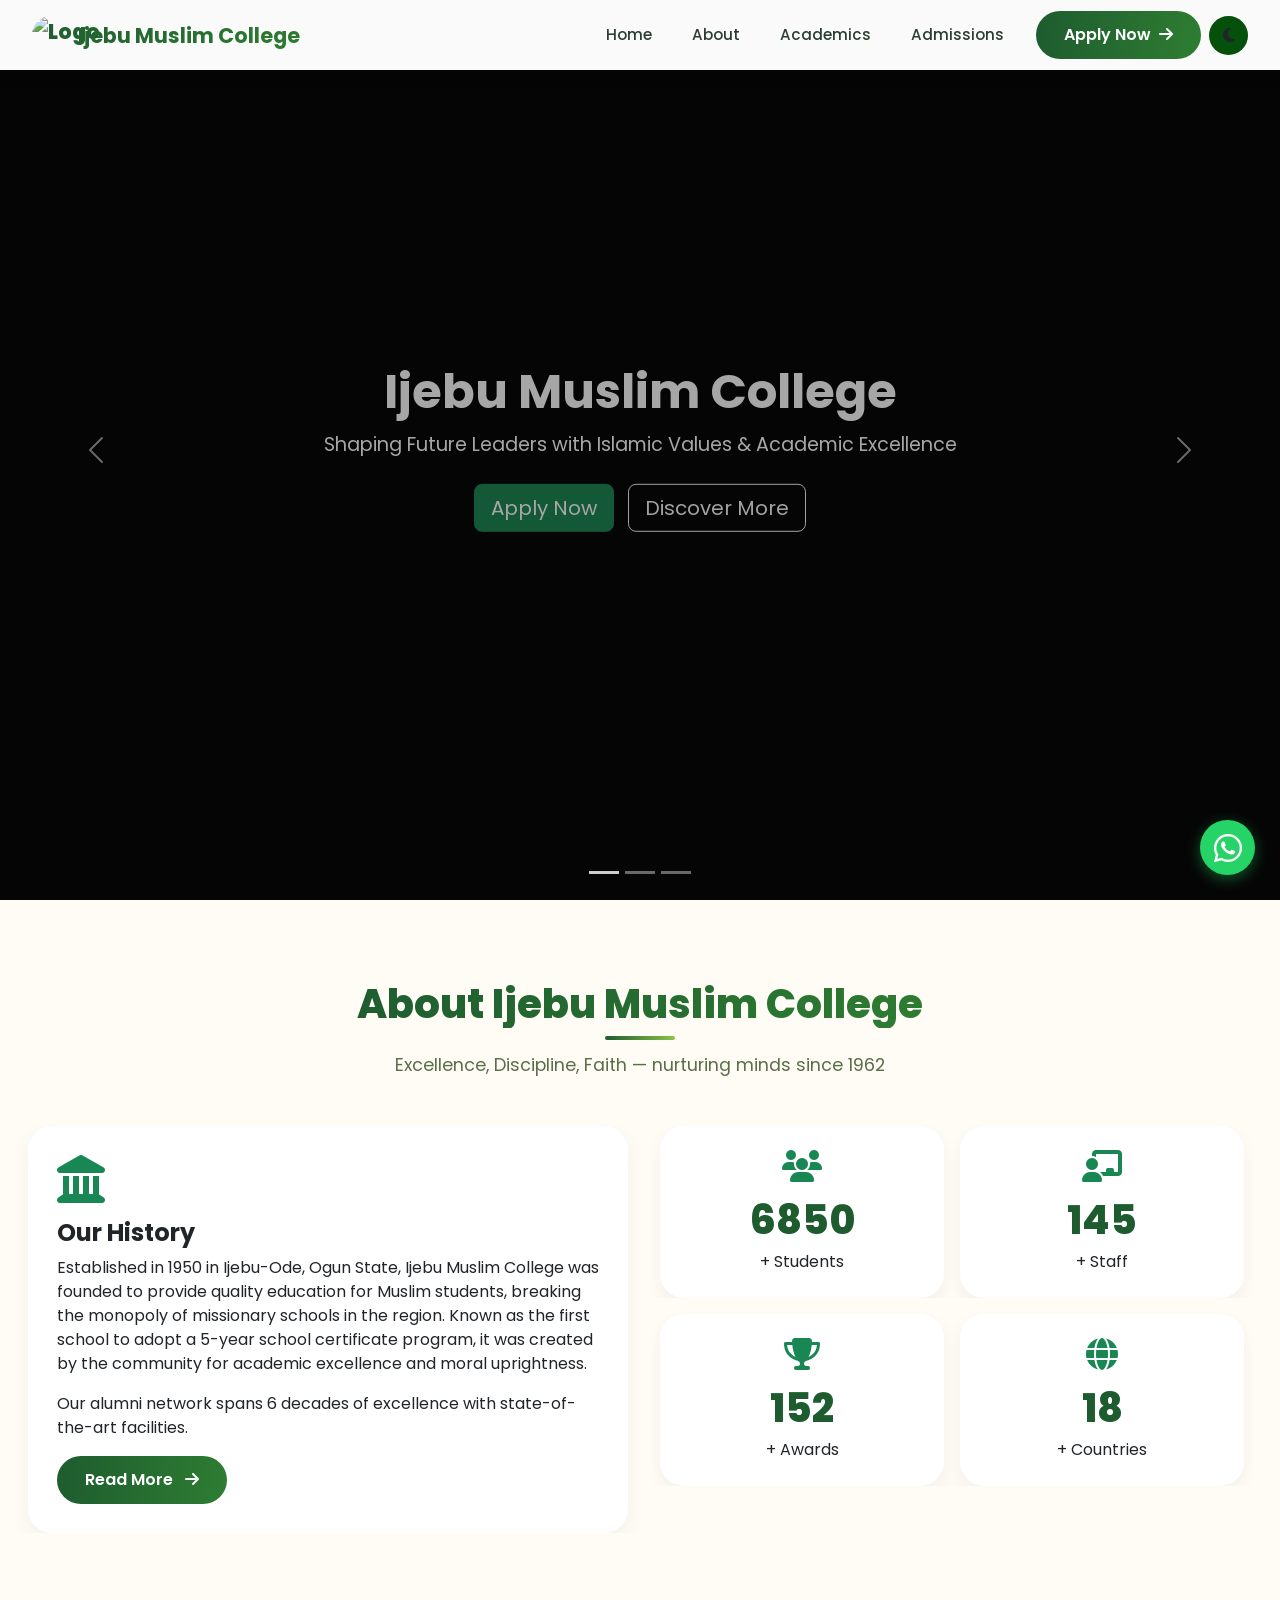
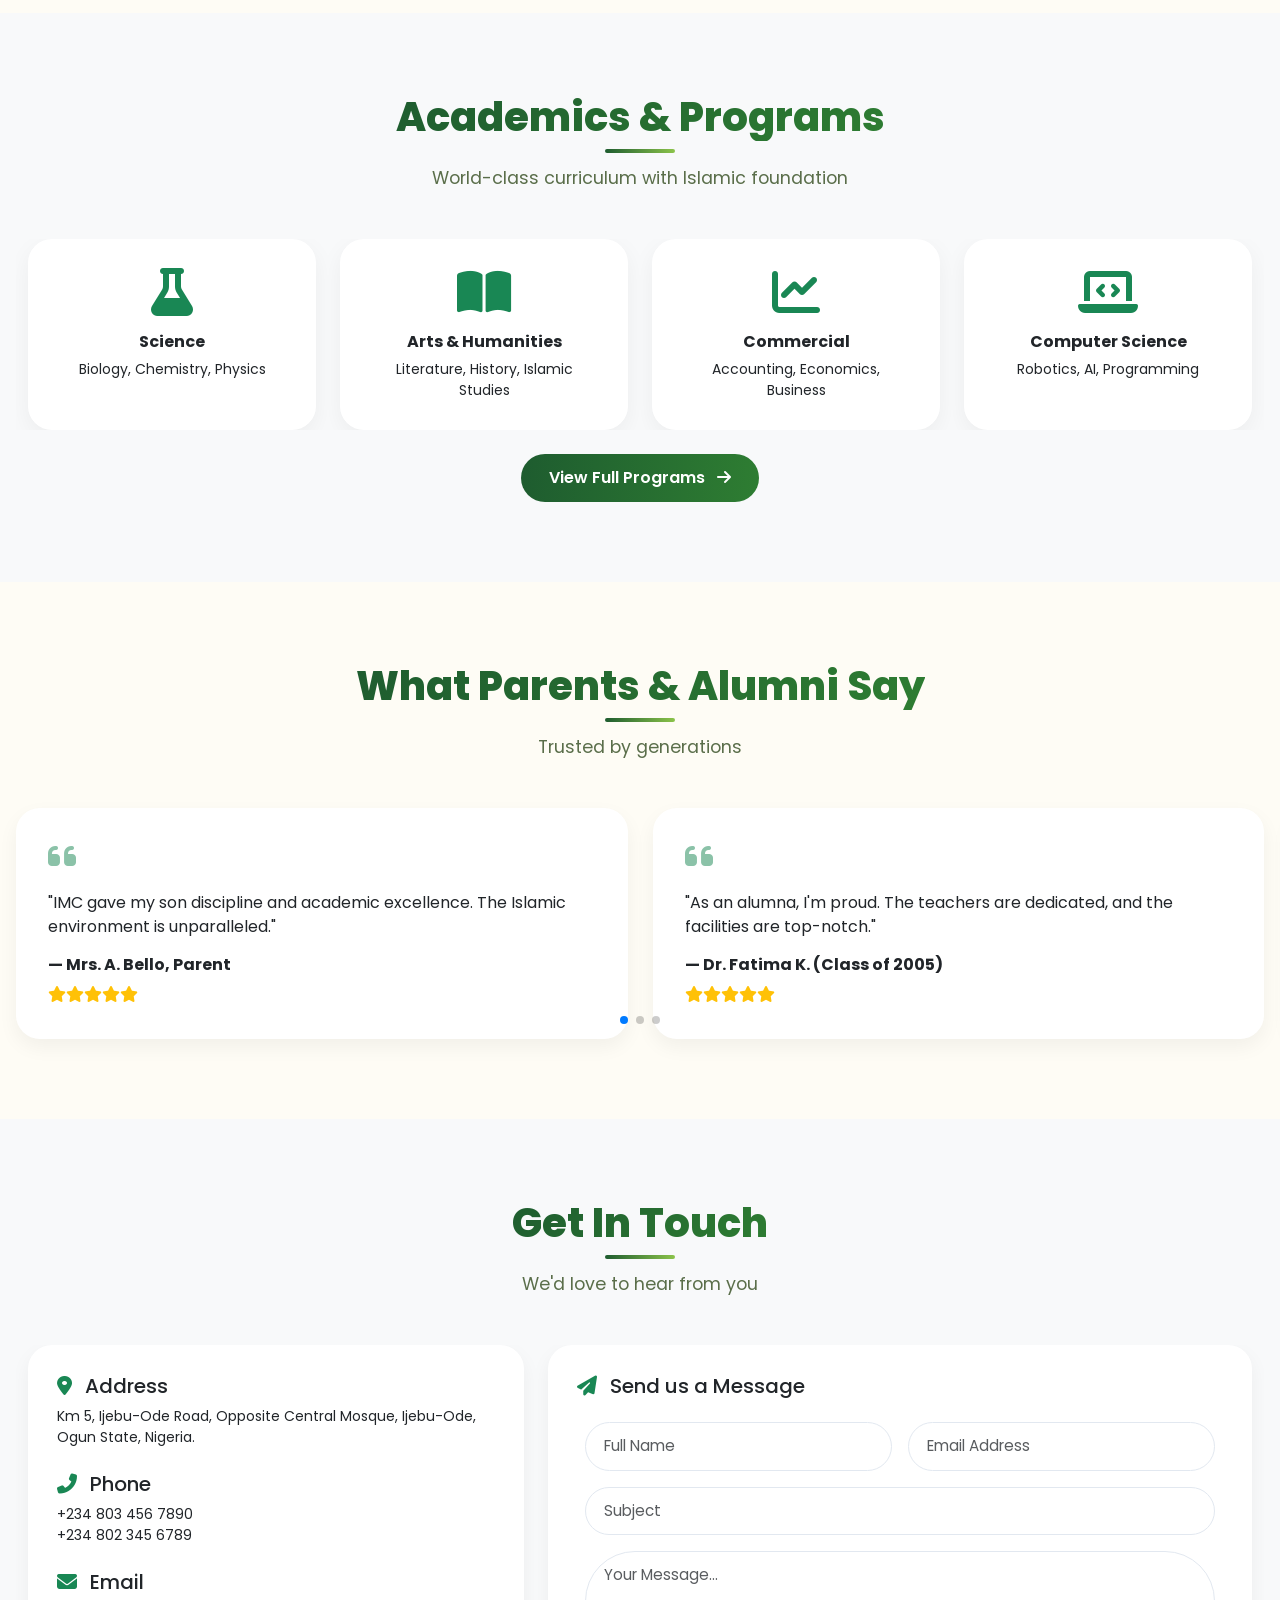
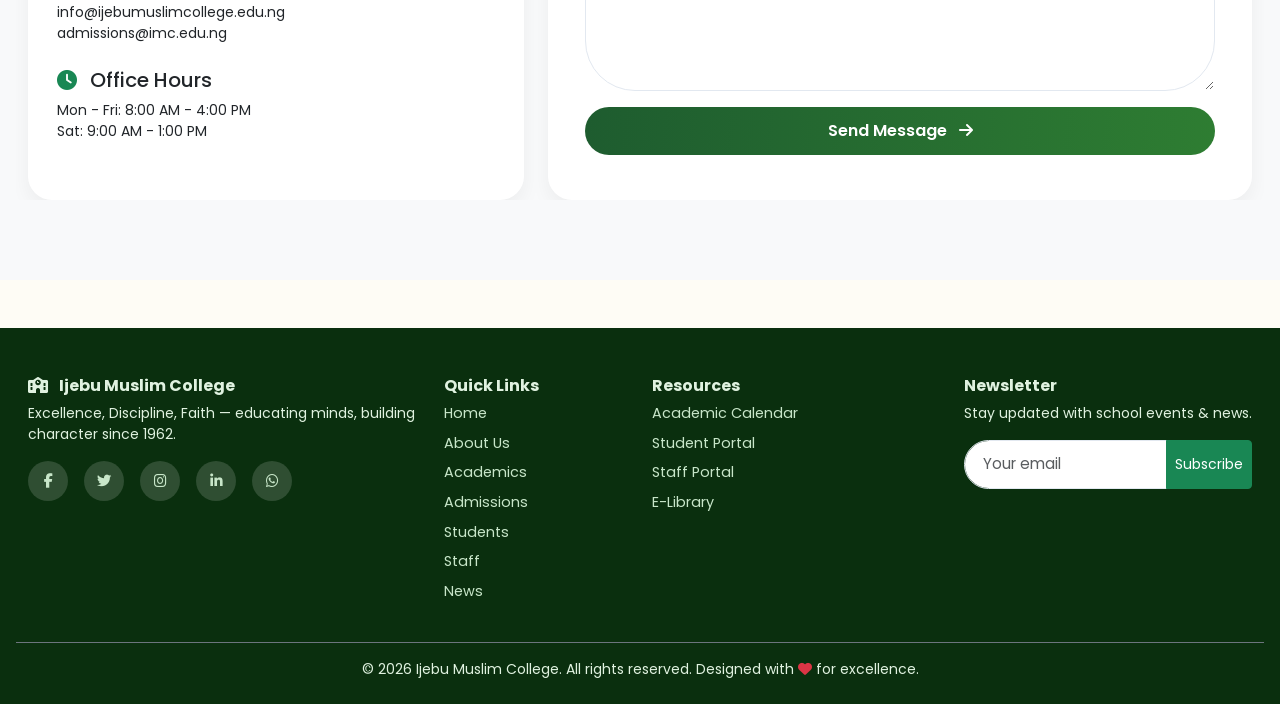
==== commit 529e179b: "updated" ====
--- a/index.html
+++ b/index.html
@@ -191,10 +191,10 @@
                     <i class="fas fa-landmark fa-3x text-success mb-3"></i>
                     <h3 class="fw-bold fs-4">Our History</h3>
                     <p>
-                        Founded in 1962, Ijebu Muslim College blends Western education
-                        with Islamic ethics. We stand as a premier institution in Ogun
-                        State, producing scholars, doctors, engineers, and leaders
-                        across Nigeria and the globe.
+                        Established in 1950 in Ijebu-Ode, Ogun State, Ijebu Muslim College was founded to provide
+                        quality education for Muslim students, breaking the monopoly of missionary schools in the
+                        region. Known as the first school to adopt a 5-year school certificate program, it was created
+                        by the community for academic excellence and moral uprightness.
                     </p>
                     <p class="mb-0">
                         Our alumni network spans 6 decades of excellence with
--- a/css/style.css
+++ b/css/style.css
@@ -240,6 +240,7 @@
 
 .hero-carousel {
   height: 100vh;
+  background-color: #090909;
 }
 
 .hero-slide {
@@ -734,6 +735,7 @@
 .carousel-item {
   height: 100%;
   min-height: inherit;
+  opacity: 0.8;
 }
 
 /* Remove any margin/padding that might cause double scroll */
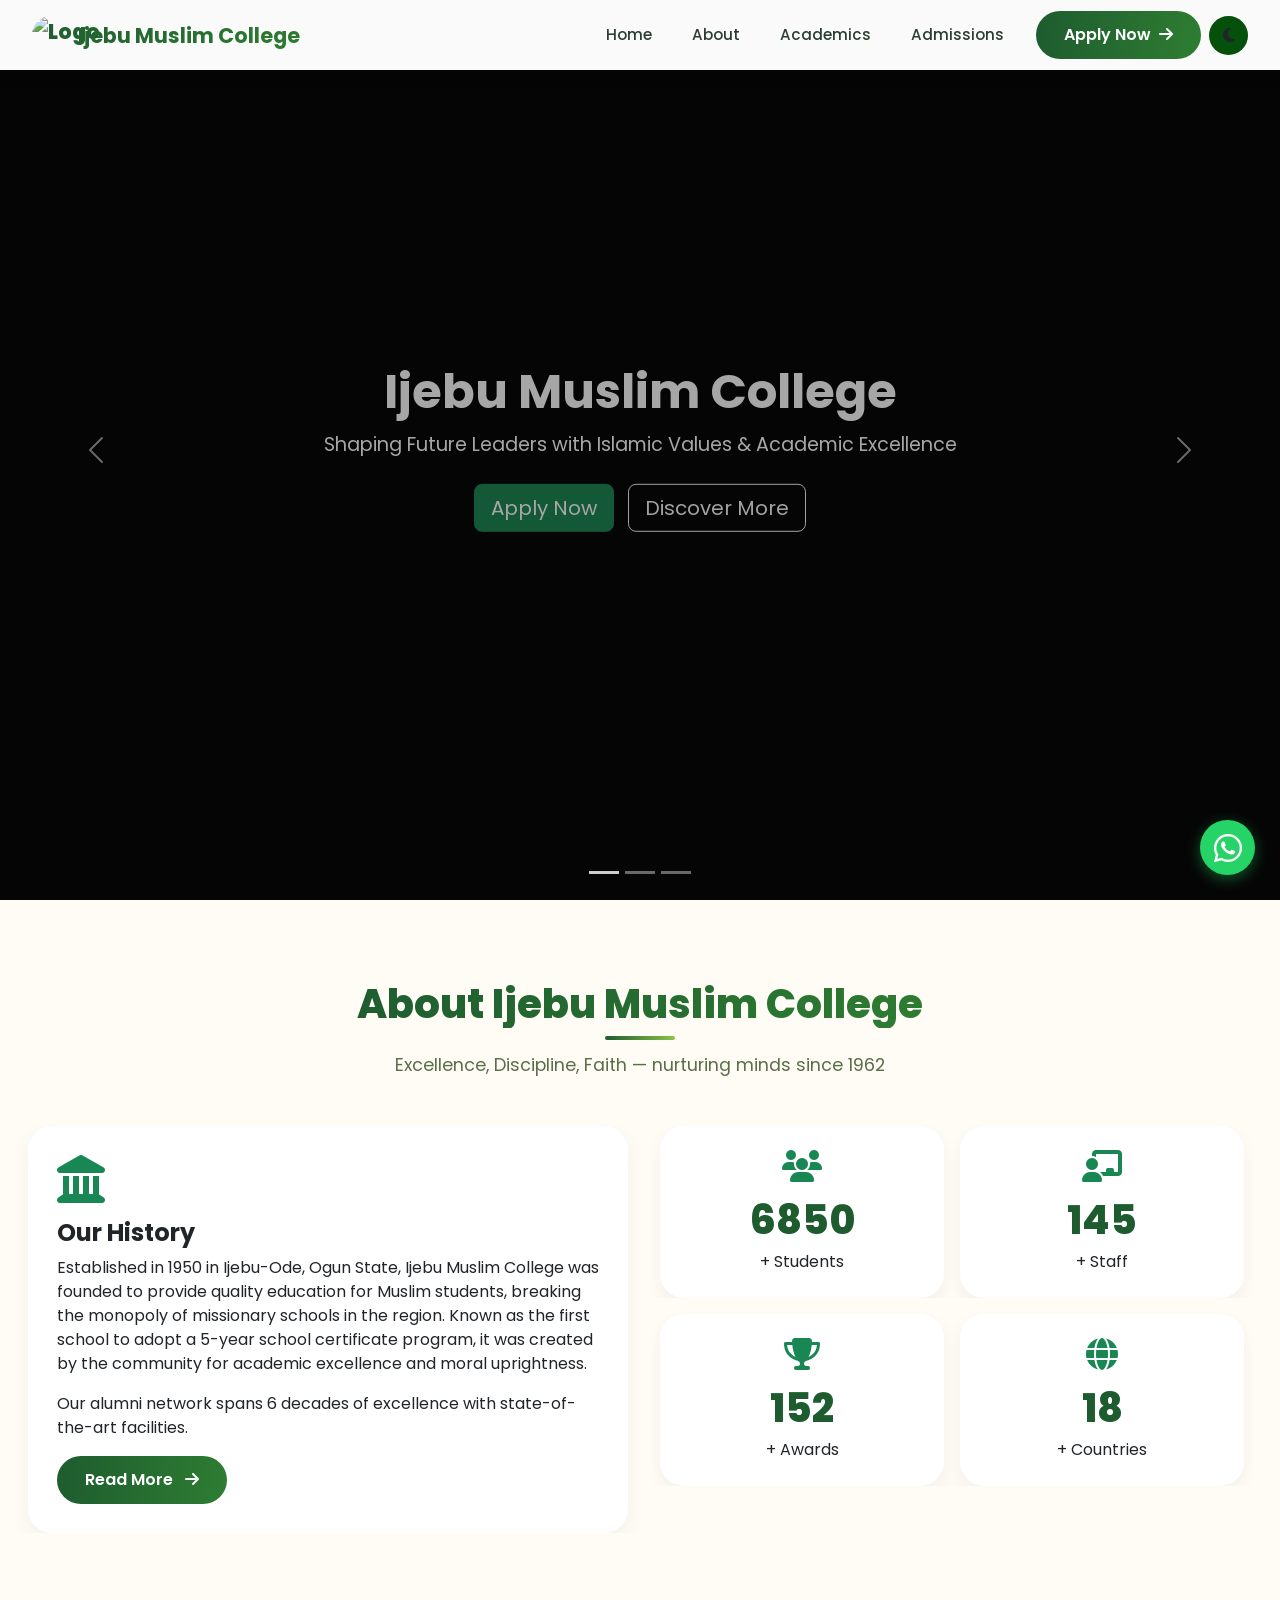
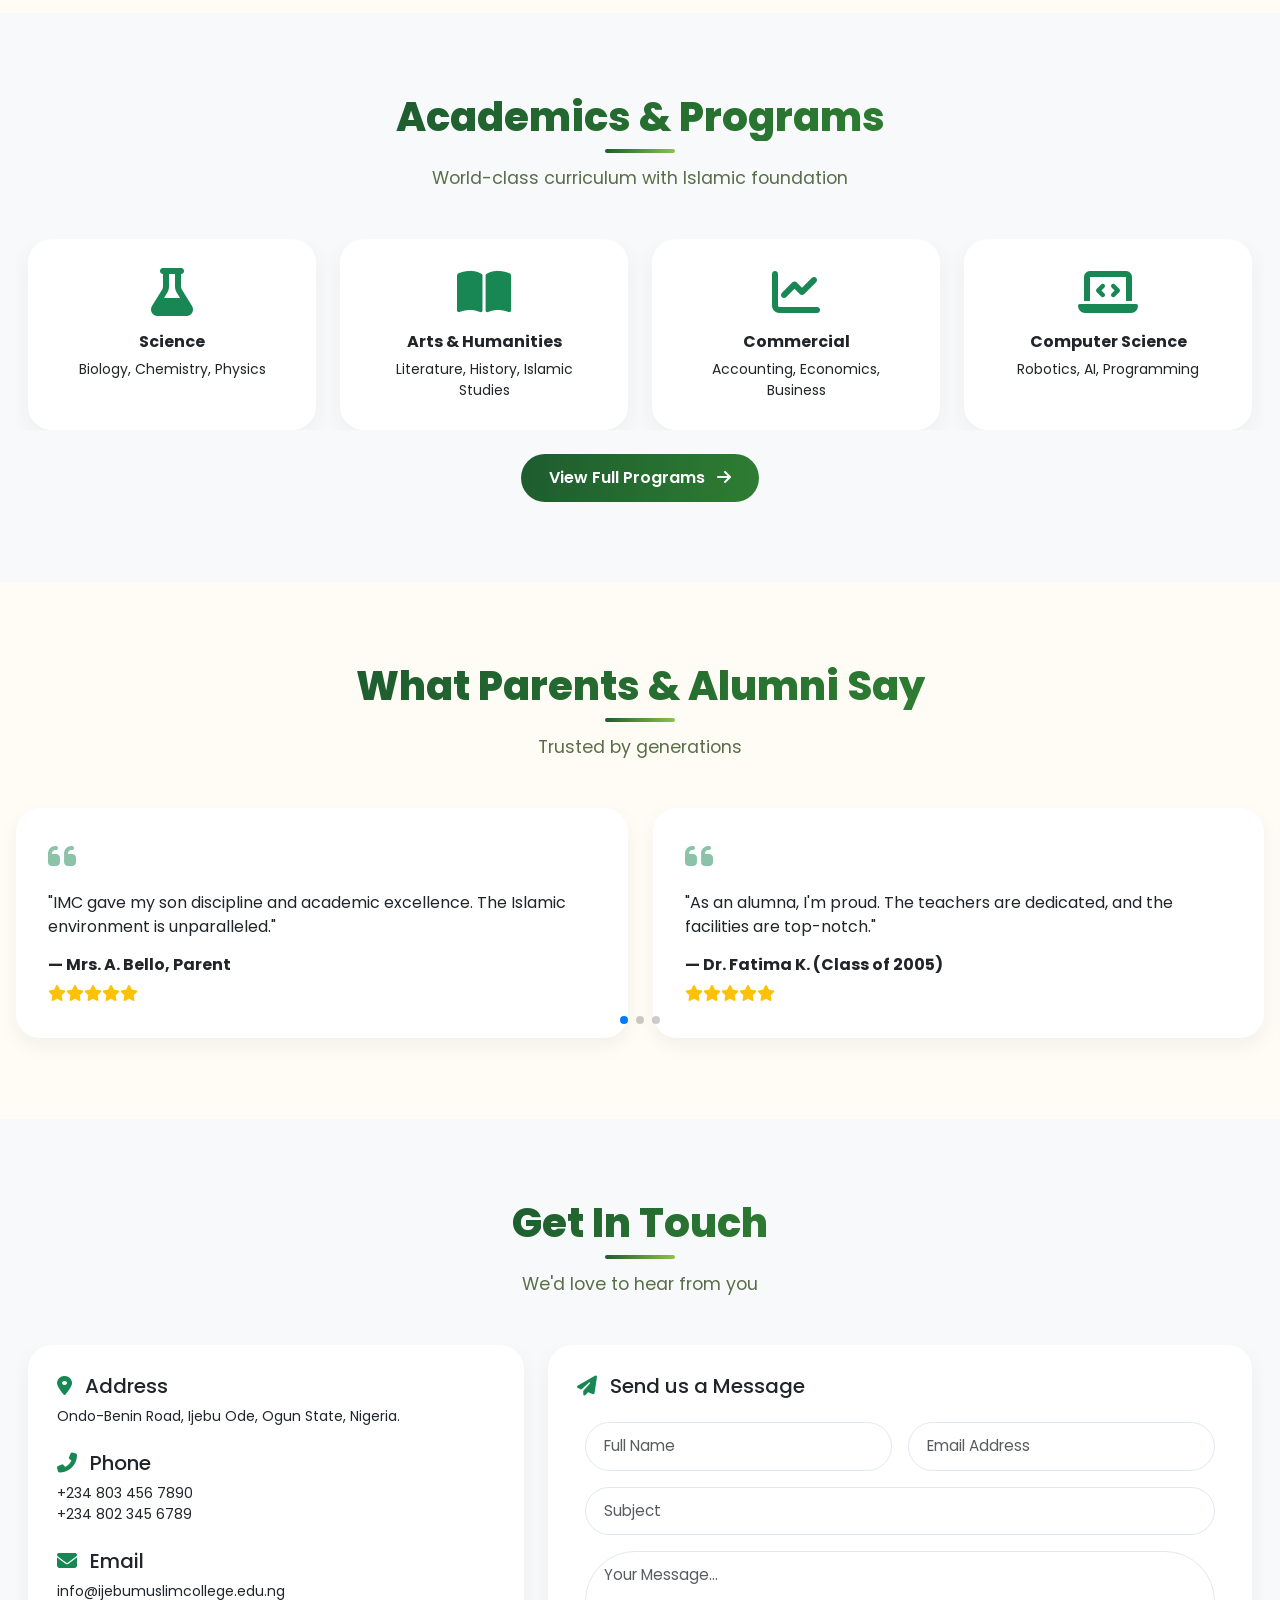
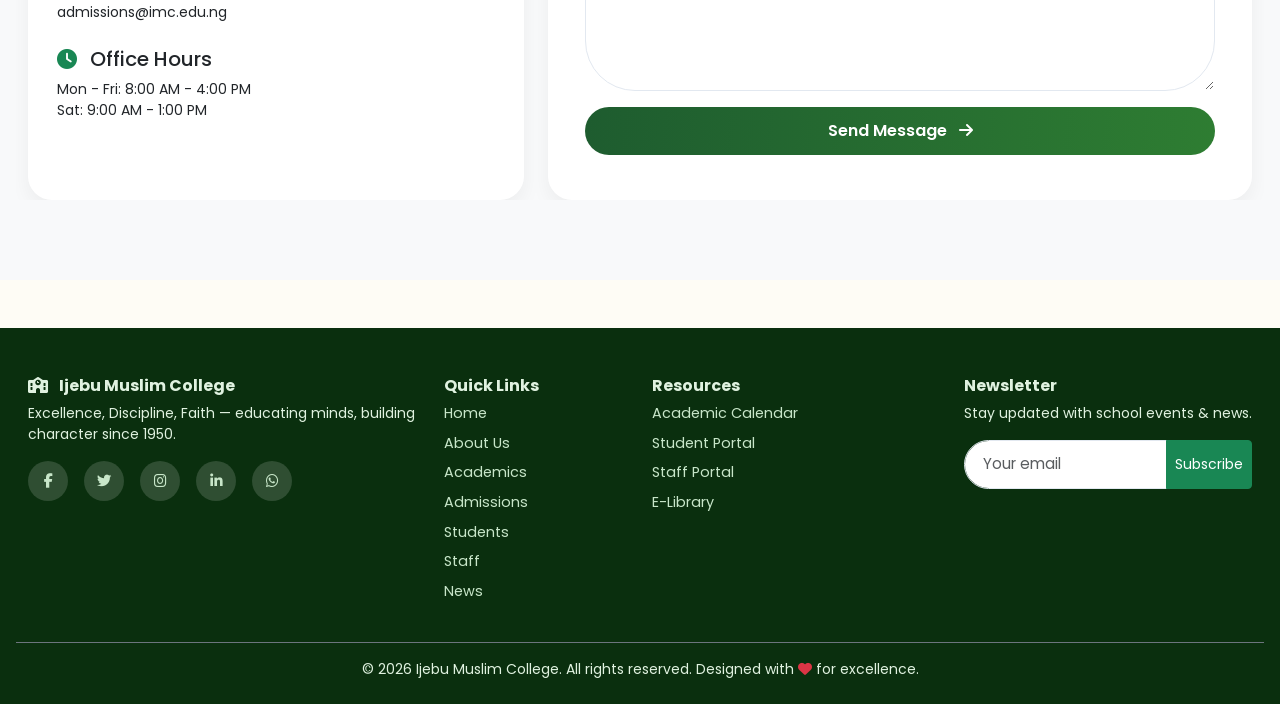
==== commit cec95077: "updated" ====
--- a/index.html
+++ b/index.html
@@ -360,8 +360,7 @@
                         <i class="fas fa-map-marker-alt text-success me-2"></i> Address
                     </h4>
                     <p class="small">
-                        Km 5, Ijebu-Ode Road, Opposite Central Mosque, Ijebu-Ode, Ogun
-                        State, Nigeria.
+                        Ondo-Benin Road, Ijebu Ode, Ogun State, Nigeria.
                     </p>
                     <h4 class="fs-5 mt-4">
                         <i class="fas fa-phone-alt text-success me-2"></i> Phone
@@ -428,7 +427,7 @@
                 </h5>
                 <p class="small">
                     Excellence, Discipline, Faith — educating minds, building
-                    character since 1962.
+                    character since 1950.
                 </p>
                 <div class="mt-3">
                     <a href="https://www.facebook.com/376363325733898" class="social-icon-footer"><i
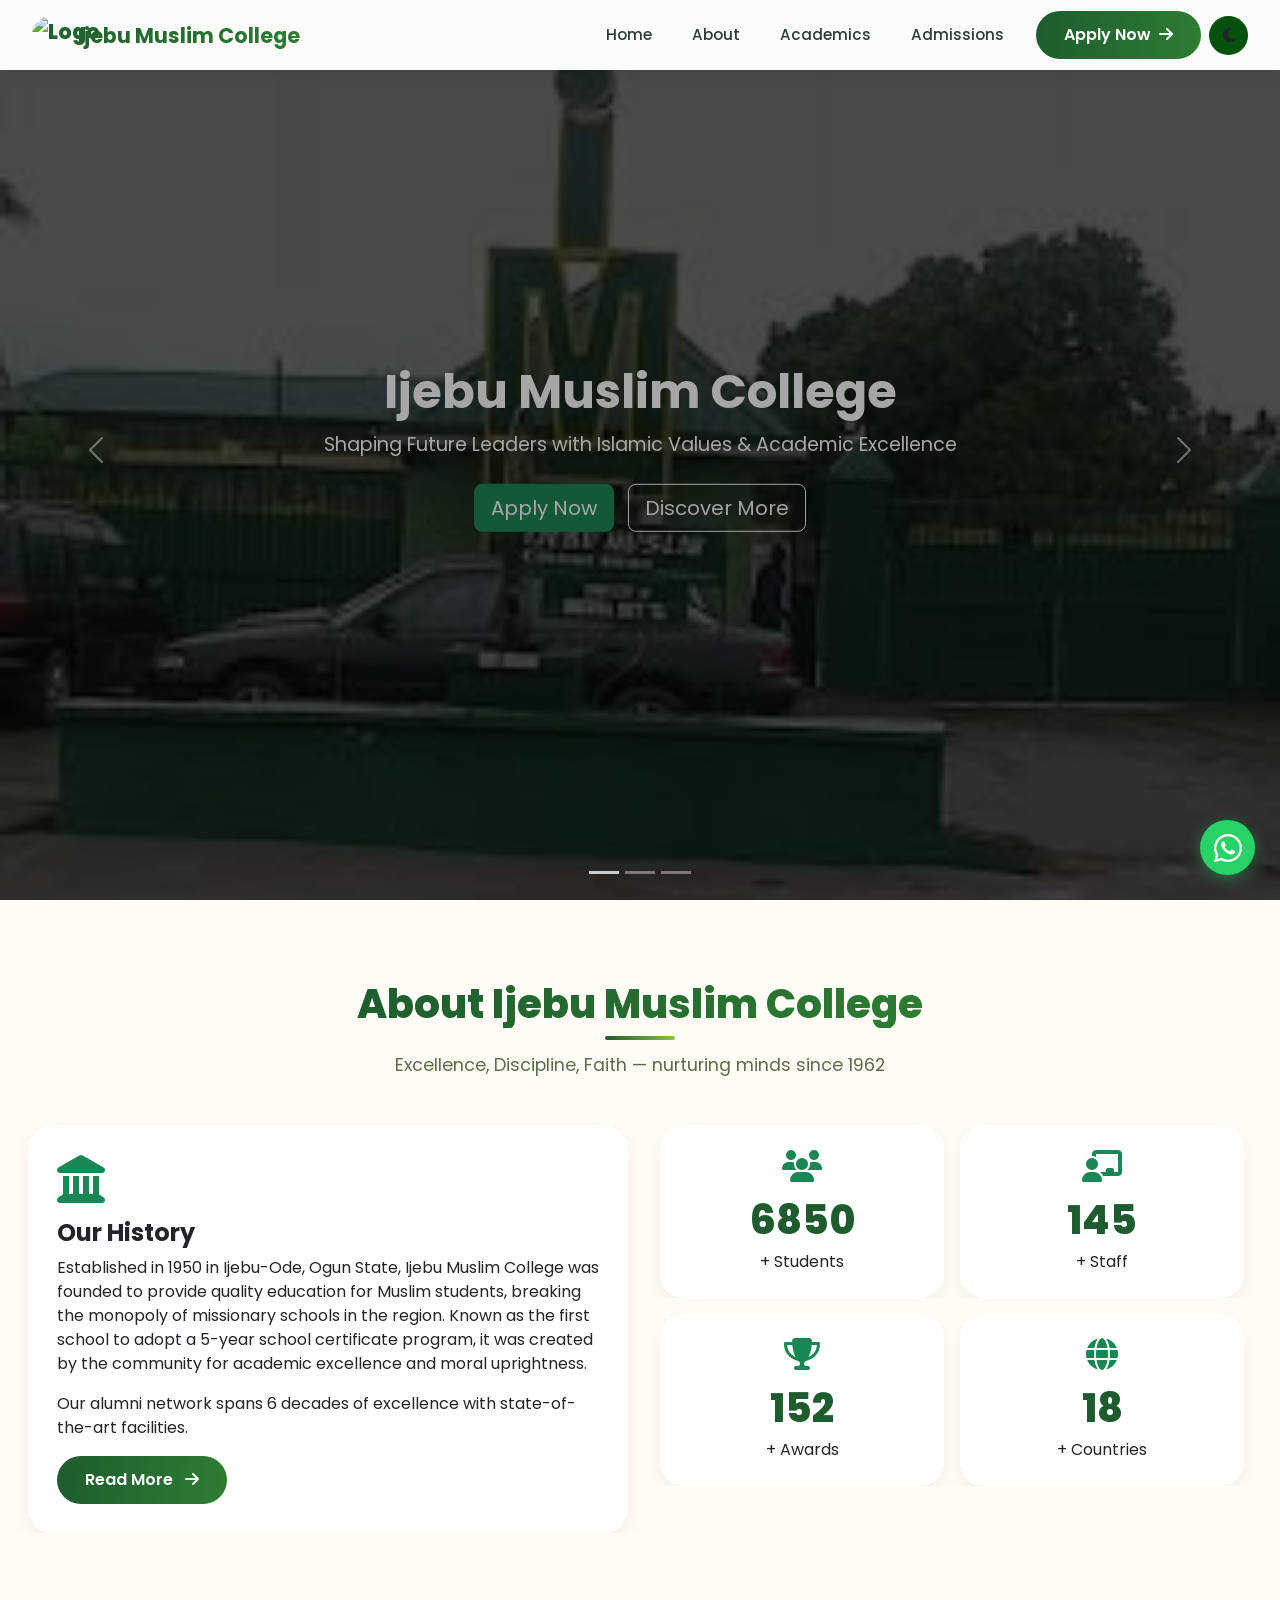
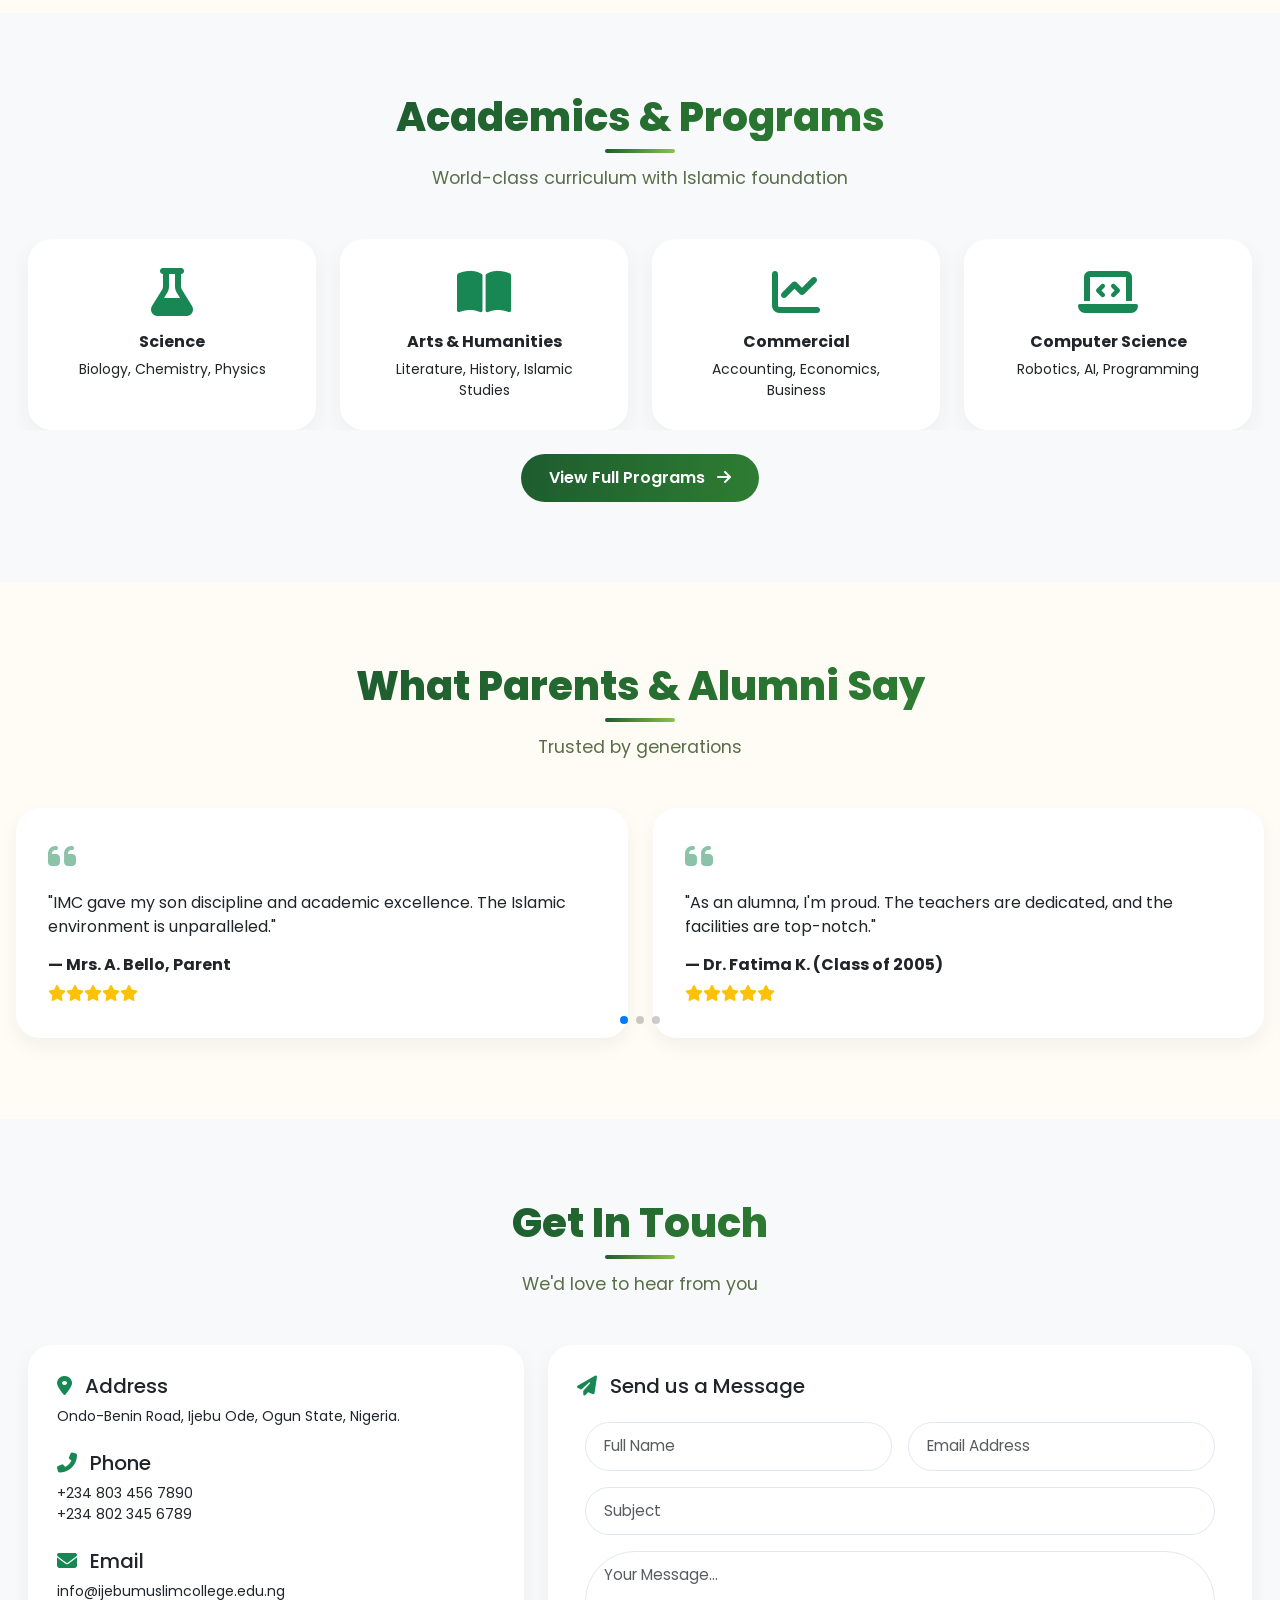
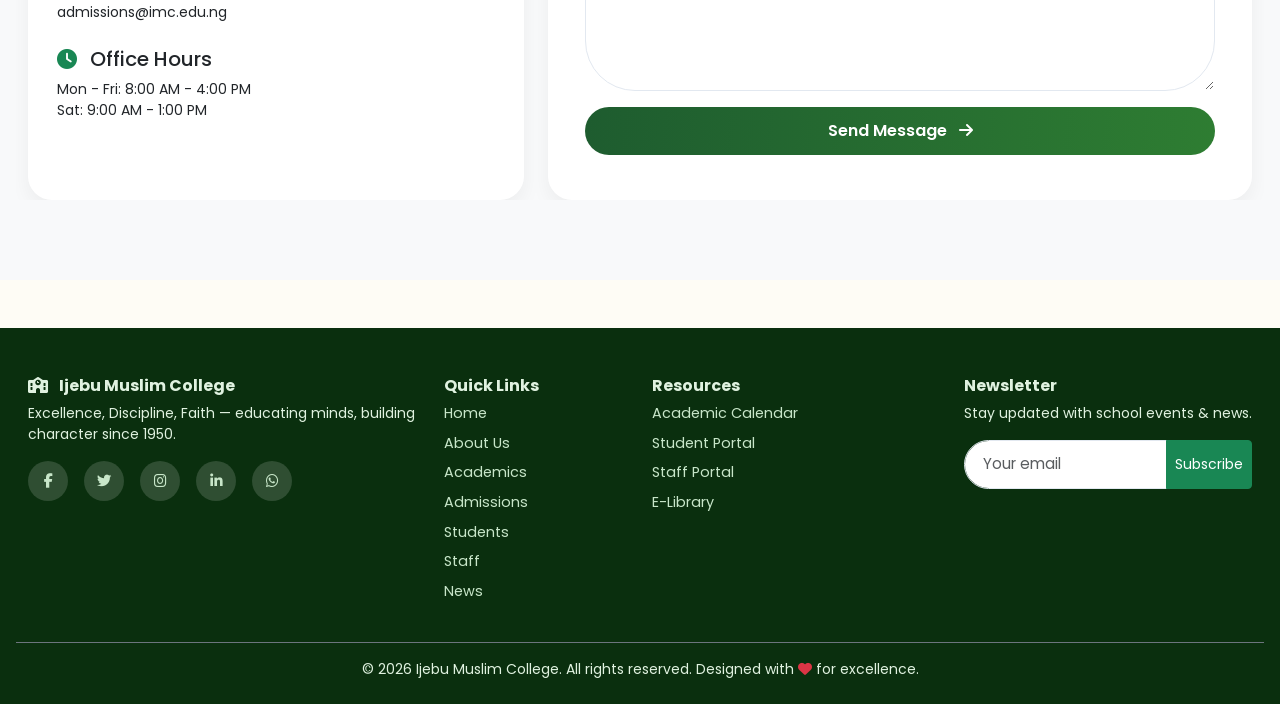
==== commit 809bb049: "updated" ====
--- a/index.html
+++ b/index.html
@@ -120,7 +120,7 @@
 
             <!-- Slide 1 -->
             <div class="carousel-item active hero-slide"
-                style="background-image: url('https://img.nanobananas.ai/cdn-cgi/image/format=webp,quality=85,progressive=true/outputs/2026/03/27/992wl1ez.jpg');">
+                style="background-image: url('imc.jpg');">
                 <div class="overlay"></div>
                 <div class="hero-content">
                     <h1>Ijebu Muslim College</h1>
